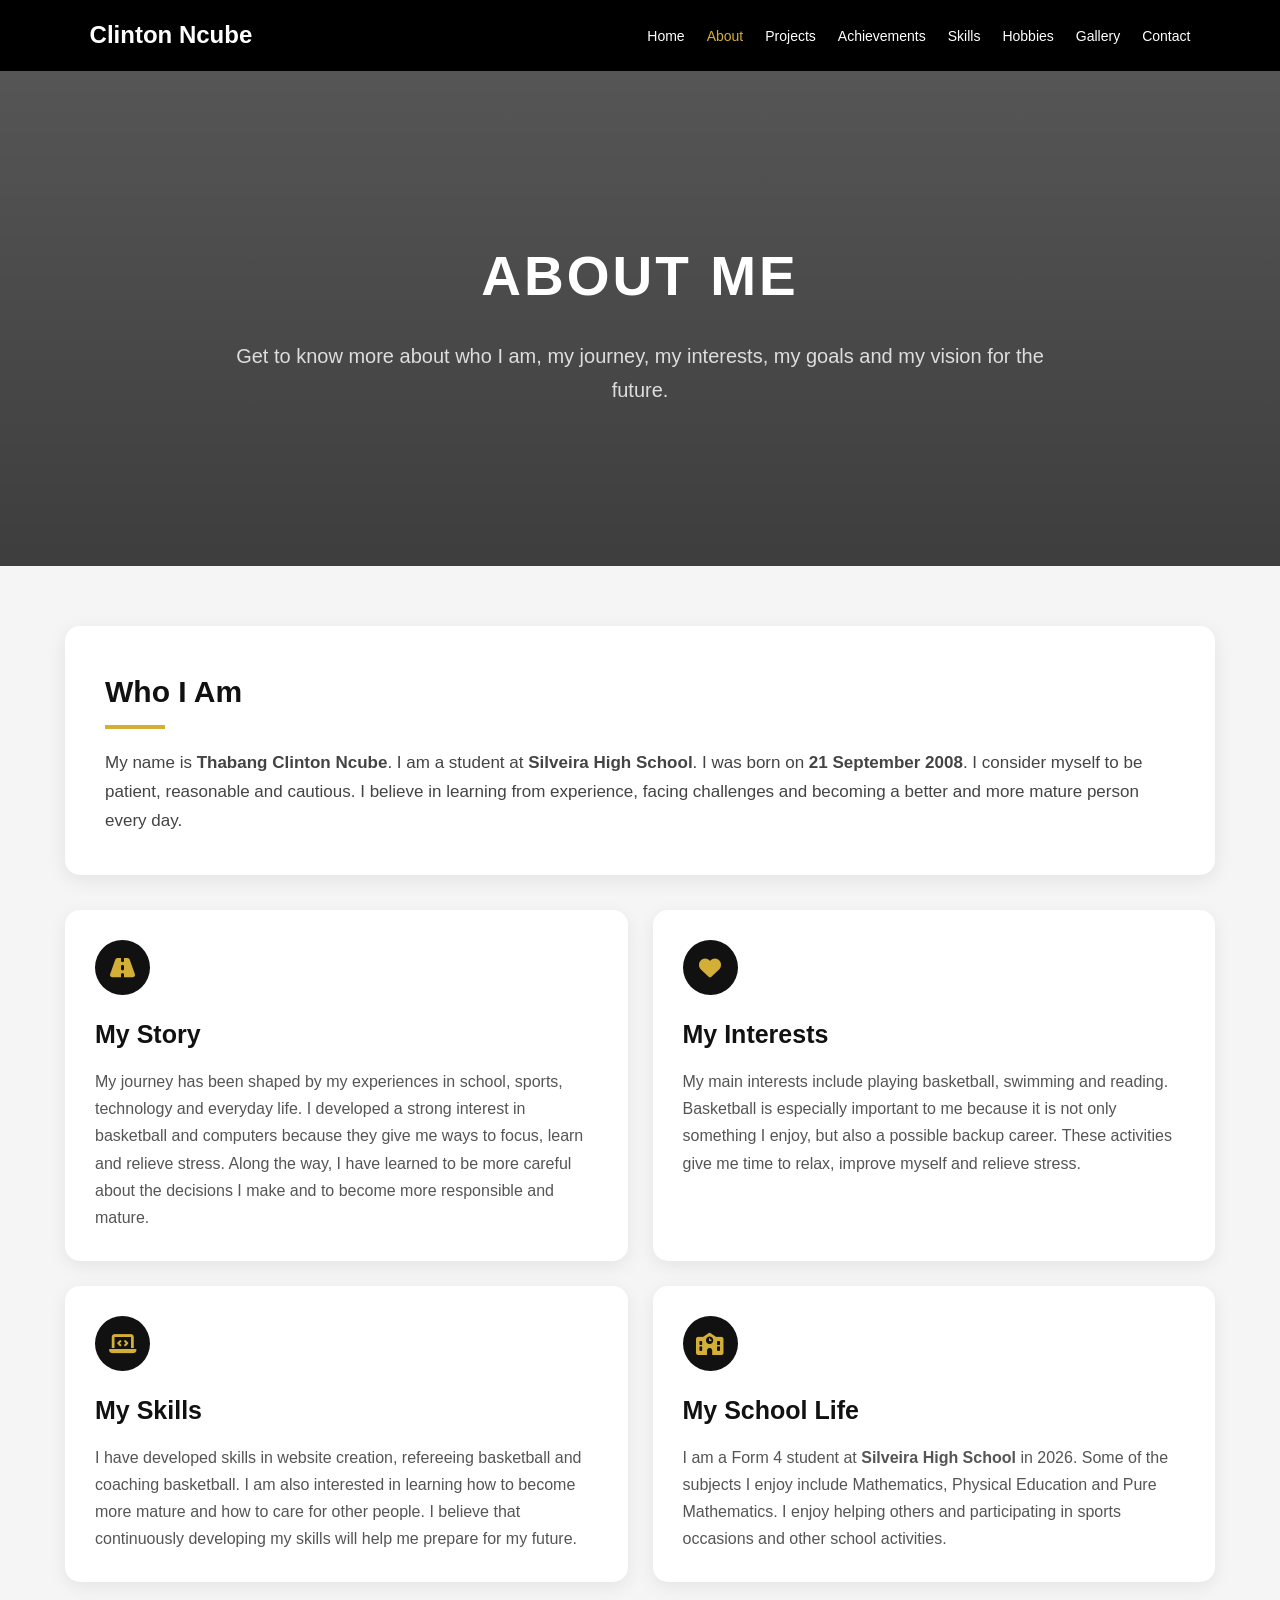
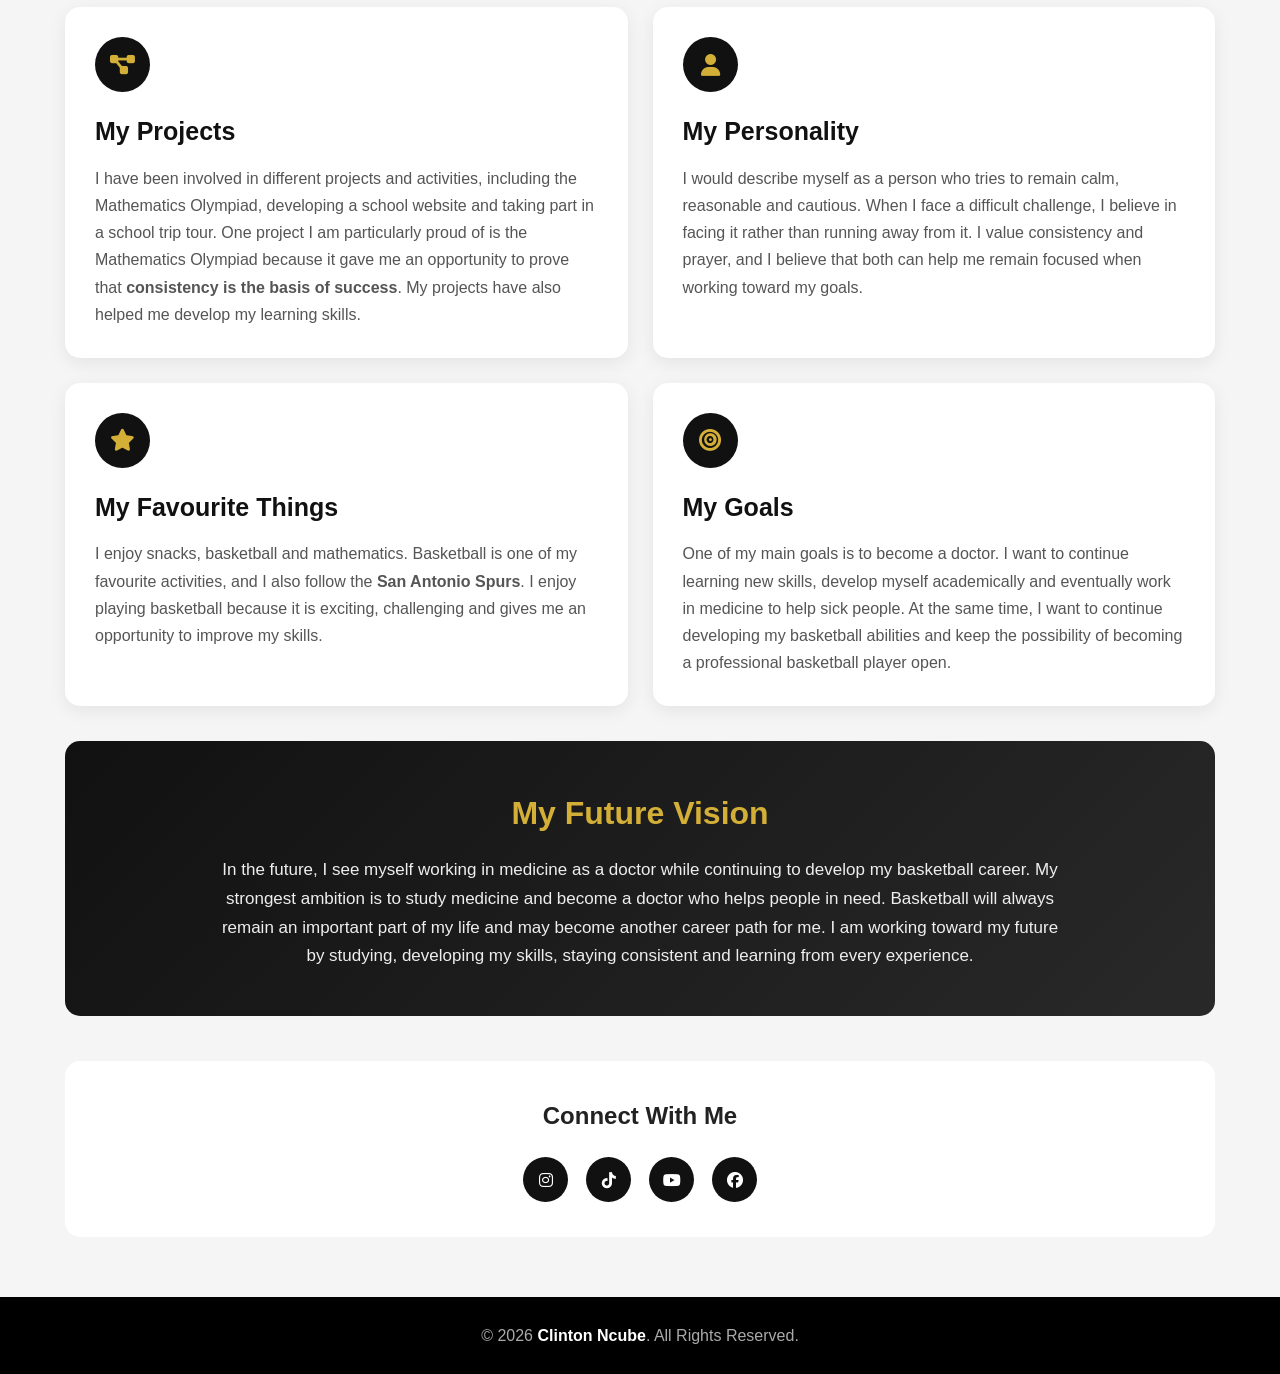
==== about.html @ a26db5d7 "Update about.html" ====
<!DOCTYPE html>
<html lang="en">
<head>
    <meta charset="UTF-8">
    <meta name="viewport" content="width=device-width, initial-scale=1.0">

    <title>About Me | Clinton Ncube</title>

    <link rel="icon" type="image/png" href="images/favicon.png">
<link rel="apple-touch-icon" href="images/favicon.png">
    <link rel="stylesheet"
          href="https://cdnjs.cloudflare.com/ajax/libs/font-awesome/6.5.2/css/all.min.css">

    <style>
        * {
            margin: 0;
            padding: 0;
            box-sizing: border-box;
        }

        html {
            scroll-behavior: smooth;
        }

        body {
            font-family: Arial, Helvetica, sans-serif;
            background: #f5f5f5;
            color: #222;
            line-height: 1.7;
        }

        /* NAVIGATION */
        nav {
            position: sticky;
            top: 0;
            z-index: 1000;
            background: #000;
            padding: 15px 7%;
            display: flex;
            justify-content: space-between;
            align-items: center;
        }

        .logo {
            color: white;
            font-size: 24px;
            font-weight: bold;
            text-decoration: none;
        }

        .nav-links {
            display: flex;
            gap: 22px;
            list-style: none;
        }

        .nav-links a {
            color: white;
            text-decoration: none;
            font-size: 14px;
            transition: 0.3s;
        }

        .nav-links a:hover,
        .nav-links .active {
            color: #d4af37;
        }

        .menu-btn {
            display: none;
            color: white;
            font-size: 25px;
            cursor: pointer;
        }

        /* HERO */
        .hero {
            min-height: 55vh;
            background:
                linear-gradient(
                    rgba(0,0,0,0.65),
                    rgba(0,0,0,0.75)
                ),
                url('images/court%20of%20gold.jfif');

            background-size: cover;
            background-position: center;
            display: flex;
            justify-content: center;
            align-items: center;
            text-align: center;
            padding: 60px 20px;
        }

        .hero-content {
            color: white;
            max-width: 850px;
        }

        .hero-content h1 {
            font-size: 55px;
            text-transform: uppercase;
            letter-spacing: 3px;
            margin-bottom: 15px;
        }

        .hero-content p {
            font-size: 20px;
            color: #ddd;
        }

        /* MAIN */
        .container {
            width: 90%;
            max-width: 1150px;
            margin: 60px auto;
        }

        .intro {
            background: white;
            padding: 40px;
            border-radius: 15px;
            box-shadow: 0 5px 20px rgba(0,0,0,0.08);
            margin-bottom: 35px;
        }

        .intro h2 {
            color: #111;
            margin-bottom: 20px;
            font-size: 30px;
        }

        .intro h2::after {
            content: "";
            display: block;
            width: 60px;
            height: 4px;
            background: #d4af37;
            margin-top: 8px;
        }

        .intro p {
            font-size: 17px;
            color: #444;
        }

        /* CARDS */
        .section-grid {
            display: grid;
            grid-template-columns: repeat(2, 1fr);
            gap: 25px;
        }

        .card {
            background: white;
            padding: 30px;
            border-radius: 15px;
            box-shadow: 0 5px 18px rgba(0,0,0,0.07);
            transition: transform 0.3s, box-shadow 0.3s;
        }

        .card:hover {
            transform: translateY(-5px);
            box-shadow: 0 10px 25px rgba(0,0,0,0.12);
        }

        .card-icon {
            width: 55px;
            height: 55px;
            background: #111;
            color: #d4af37;
            border-radius: 50%;
            display: flex;
            justify-content: center;
            align-items: center;
            font-size: 22px;
            margin-bottom: 18px;
        }

        .card h2 {
            font-size: 25px;
            margin-bottom: 12px;
            color: #111;
        }

        .card p {
            color: #555;
            font-size: 16px;
        }

        /* HIGHLIGHT */
        .highlight {
            margin-top: 35px;
            padding: 45px;
            background: linear-gradient(135deg, #111, #292929);
            color: white;
            border-radius: 15px;
            text-align: center;
        }

        .highlight h2 {
            color: #d4af37;
            font-size: 32px;
            margin-bottom: 15px;
        }

        .highlight p {
            max-width: 850px;
            margin: auto;
            color: #eee;
            font-size: 17px;
        }

        /* SOCIALS */
        .social-section {
            text-align: center;
            margin-top: 45px;
            background: white;
            padding: 35px;
            border-radius: 15px;
        }

        .social-section h2 {
            margin-bottom: 20px;
        }

        .social-icons {
            display: flex;
            justify-content: center;
            gap: 18px;
        }

        .social-icons a {
            width: 45px;
            height: 45px;
            border-radius: 50%;
            background: #111;
            color: white;
            display: flex;
            justify-content: center;
            align-items: center;
            text-decoration: none;
            transition: 0.3s;
        }

        .social-icons a:hover {
            background: #d4af37;
            color: #111;
            transform: translateY(-4px);
        }

        /* FOOTER */
        footer {
            background: #000;
            color: #aaa;
            text-align: center;
            padding: 25px 15px;
            margin-top: 60px;
        }

        footer strong {
            color: white;
        }

        /* MOBILE */
        @media (max-width: 800px) {

            .menu-btn {
                display: block;
            }

            .nav-links {
                position: absolute;
                top: 65px;
                left: 0;
                width: 100%;
                background: #000;
                flex-direction: column;
                text-align: center;
                gap: 0;
                display: none;
            }

            .nav-links.active {
                display: flex;
            }

            .nav-links li {
                padding: 15px;
                border-top: 1px solid #222;
            }

            .hero-content h1 {
                font-size: 38px;
            }

            .hero-content p {
                font-size: 17px;
            }

            .section-grid {
                grid-template-columns: 1fr;
            }

            .intro,
            .card,
            .highlight,
            .social-section {
                padding: 25px;
            }
        }
    </style>
</head>

<body>

<!-- NAVIGATION -->
<nav>

    <a href="index.html" class="logo">
        Clinton Ncube
    </a>

    <div class="menu-btn" onclick="toggleMenu()">
        <i class="fas fa-bars"></i>
    </div>

    <ul class="nav-links" id="navLinks">

        <li><a href="index.html">Home</a></li>

        <li>
            <a href="about.html" class="active">About</a>
        </li>

        <li><a href="projects.html">Projects</a></li>

        <li><a href="achievements.html">Achievements</a></li>

        <li><a href="skills.html">Skills</a></li>

        <li><a href="hobbies.html">Hobbies</a></li>

        <li><a href="gallery.html">Gallery</a></li>

        <li><a href="contact.html">Contact</a></li>

    </ul>

</nav>


<!-- HERO -->
<section class="hero">

    <div class="hero-content">

        <h1>About Me</h1>

        <p>
            Get to know more about who I am, my journey,
            my interests, my goals and my vision for the future.
        </p>

    </div>

</section>


<!-- MAIN CONTENT -->
<div class="container">


    <!-- INTRODUCTION -->
    <section class="intro">

        <h2>Who I Am</h2>

        <p>
            My name is <strong>Thabang Clinton Ncube</strong>.
            I am a student at <strong>Silveira High School</strong>.
            I was born on <strong>21 September 2008</strong>.
            I consider myself to be patient, reasonable and cautious.
            I believe in learning from experience, facing challenges
            and becoming a better and more mature person every day.
        </p>

    </section>


    <!-- SECTIONS -->
    <div class="section-grid">


        <!-- MY STORY -->
        <div class="card">

            <div class="card-icon">
                <i class="fas fa-road"></i>
            </div>

            <h2>My Story</h2>

            <p>
                My journey has been shaped by my experiences in school,
                sports, technology and everyday life. I developed a strong
                interest in basketball and computers because they give me
                ways to focus, learn and relieve stress. Along the way,
                I have learned to be more careful about the decisions I make
                and to become more responsible and mature.
            </p>

        </div>


        <!-- MY INTERESTS -->
        <div class="card">

            <div class="card-icon">
                <i class="fas fa-heart"></i>
            </div>

            <h2>My Interests</h2>

            <p>
                My main interests include playing basketball, swimming
                and reading. Basketball is especially important to me
                because it is not only something I enjoy, but also a
                possible backup career. These activities give me time
                to relax, improve myself and relieve stress.
            </p>

        </div>


        <!-- MY SKILLS -->
        <div class="card">

            <div class="card-icon">
                <i class="fas fa-laptop-code"></i>
            </div>

            <h2>My Skills</h2>

            <p>
                I have developed skills in website creation, refereeing
                basketball and coaching basketball. I am also interested
                in learning how to become more mature and how to care for
                other people. I believe that continuously developing my
                skills will help me prepare for my future.
            </p>

        </div>


        <!-- SCHOOL LIFE -->
        <div class="card">

            <div class="card-icon">
                <i class="fas fa-school"></i>
            </div>

            <h2>My School Life</h2>

            <p>
                I am a Form 4 student at <strong>Silveira High School</strong>
                in 2026. Some of the subjects I enjoy include Mathematics,
                Physical Education and Pure Mathematics. I enjoy helping
                others and participating in sports occasions and other
                school activities.
            </p>

        </div>


        <!-- MY PROJECTS -->
        <div class="card">

            <div class="card-icon">
                <i class="fas fa-project-diagram"></i>
            </div>

            <h2>My Projects</h2>

            <p>
                I have been involved in different projects and activities,
                including the Mathematics Olympiad, developing a school
                website and taking part in a school trip tour. One project
                I am particularly proud of is the Mathematics Olympiad
                because it gave me an opportunity to prove that
                <strong>consistency is the basis of success</strong>.
                My projects have also helped me develop my learning skills.
            </p>

        </div>


        <!-- PERSONALITY -->
        <div class="card">

            <div class="card-icon">
                <i class="fas fa-user"></i>
            </div>

            <h2>My Personality</h2>

            <p>
                I would describe myself as a person who tries to remain
                calm, reasonable and cautious. When I face a difficult
                challenge, I believe in facing it rather than running away
                from it. I value consistency and prayer, and I believe that
                both can help me remain focused when working toward my goals.
            </p>

        </div>


        <!-- FAVOURITE THINGS -->
        <div class="card">

            <div class="card-icon">
                <i class="fas fa-star"></i>
            </div>

            <h2>My Favourite Things</h2>

            <p>
                I enjoy snacks, basketball and mathematics. Basketball is
                one of my favourite activities, and I also follow the
                <strong>San Antonio Spurs</strong>. I enjoy playing
                basketball because it is exciting, challenging and gives
                me an opportunity to improve my skills.
            </p>

        </div>


        <!-- GOALS -->
        <div class="card">

            <div class="card-icon">
                <i class="fas fa-bullseye"></i>
            </div>

            <h2>My Goals</h2>

            <p>
                One of my main goals is to become a doctor. I want to
                continue learning new skills, develop myself academically
                and eventually work in medicine to help sick people.
                At the same time, I want to continue developing my
                basketball abilities and keep the possibility of becoming
                a professional basketball player open.
            </p>

        </div>

    </div>


    <!-- FUTURE VISION -->
    <section class="highlight">

        <h2>My Future Vision</h2>

        <p>
            In the future, I see myself working in medicine as a doctor
            while continuing to develop my basketball career. My strongest
            ambition is to study medicine and become a doctor who helps
            people in need. Basketball will always remain an important
            part of my life and may become another career path for me.
            I am working toward my future by studying, developing my skills,
            staying consistent and learning from every experience.
        </p>

    </section>


    <!-- SOCIAL MEDIA -->
    <section class="social-section">

        <h2>Connect With Me</h2>

        <div class="social-icons">

            <a href="https://www.instagram.com/vixeny19/"
               target="_blank"
               title="Instagram">
                <i class="fab fa-instagram"></i>
            </a>

            <a href="https://www.tiktok.com/@silveirahighsportsdesk"
               target="_blank"
               title="TikTok">
                <i class="fab fa-tiktok"></i>
            </a>

            <a href="https://www.youtube.com/@TCN-CLINTON"
               target="_blank"
               title="YouTube">
                <i class="fab fa-youtube"></i>
            </a>

            <a href="https://www.facebook.com/profile.php?id=61586134052388"
               target="_blank"
               title="Facebook">
                <i class="fab fa-facebook"></i>
            </a>

        </div>

    </section>

</div>


<!-- FOOTER -->
<footer>

    <p>
        © 2026 <strong>Clinton Ncube</strong>.
        All Rights Reserved.
    </p>

</footer>


<!-- MOBILE MENU SCRIPT -->
<script>

function toggleMenu() {

    document
        .getElementById("navLinks")
        .classList.toggle("active");

}

</script>

</body>
</html>
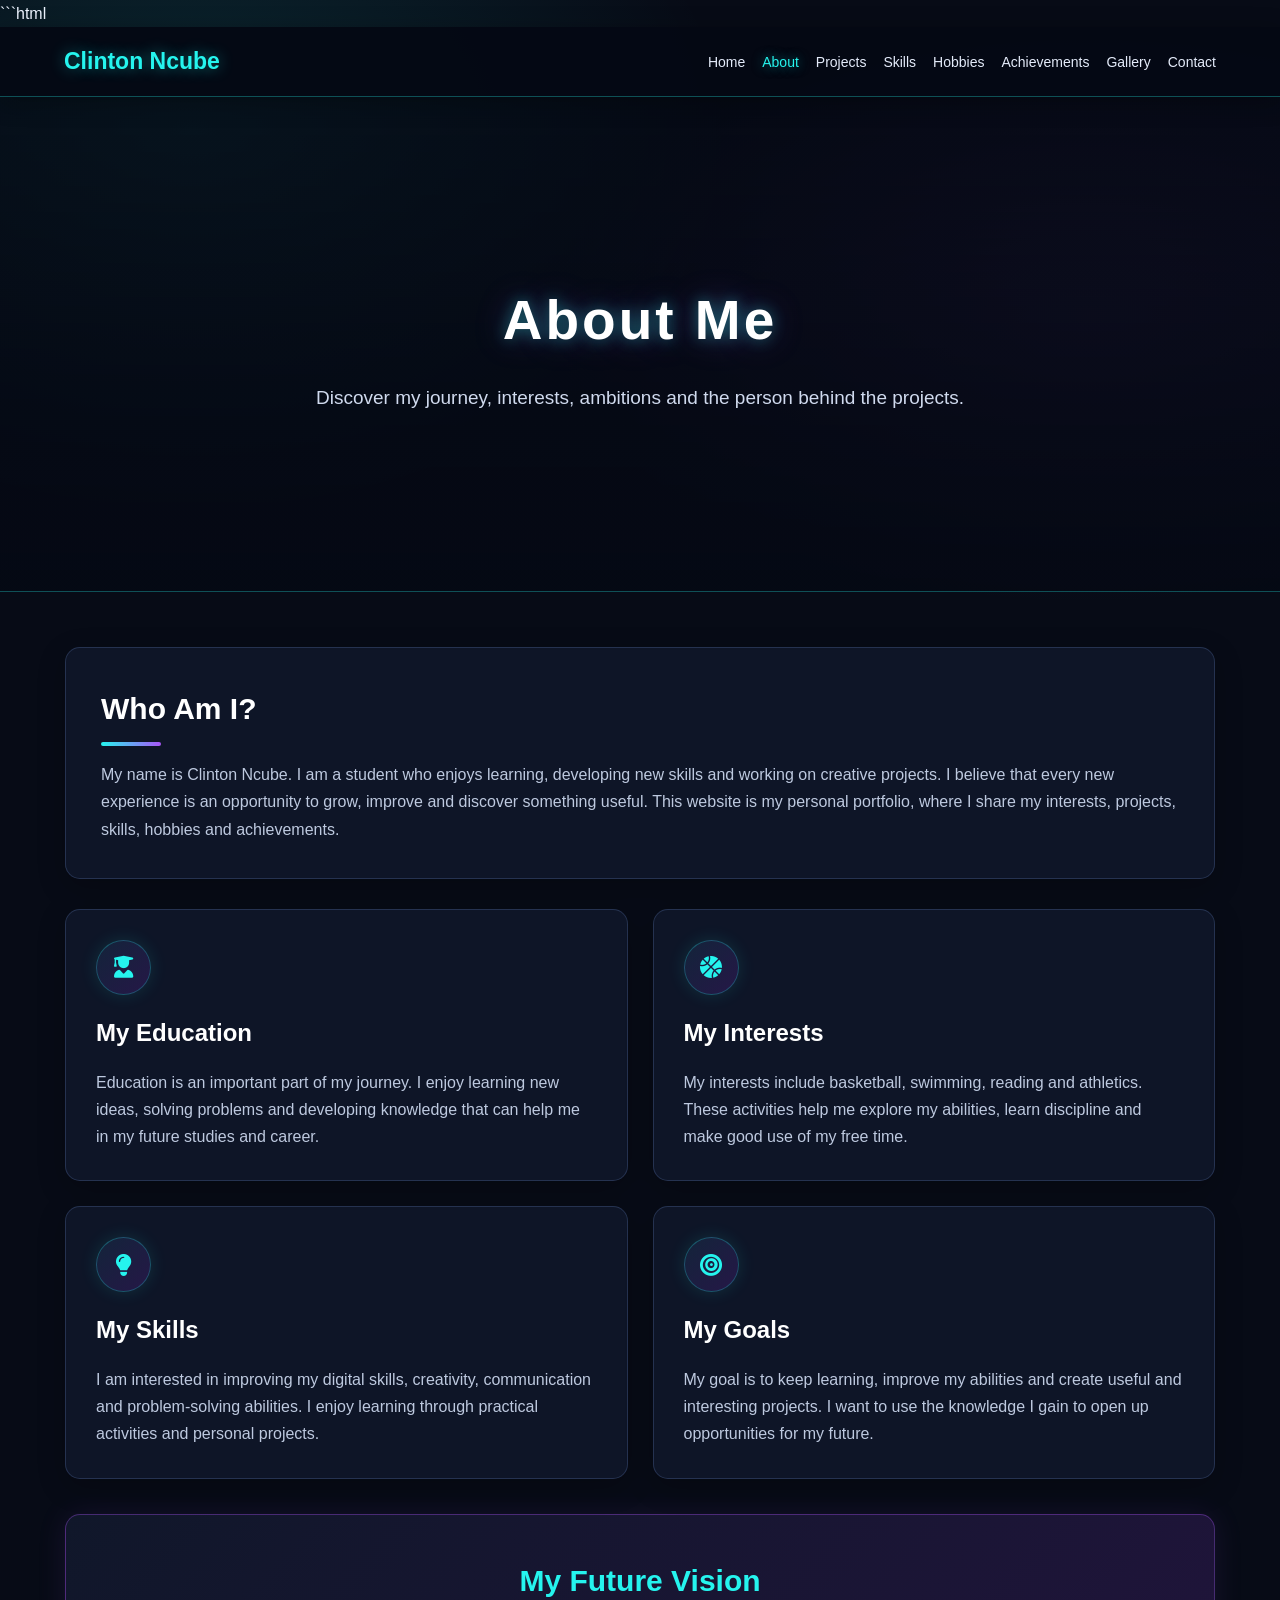
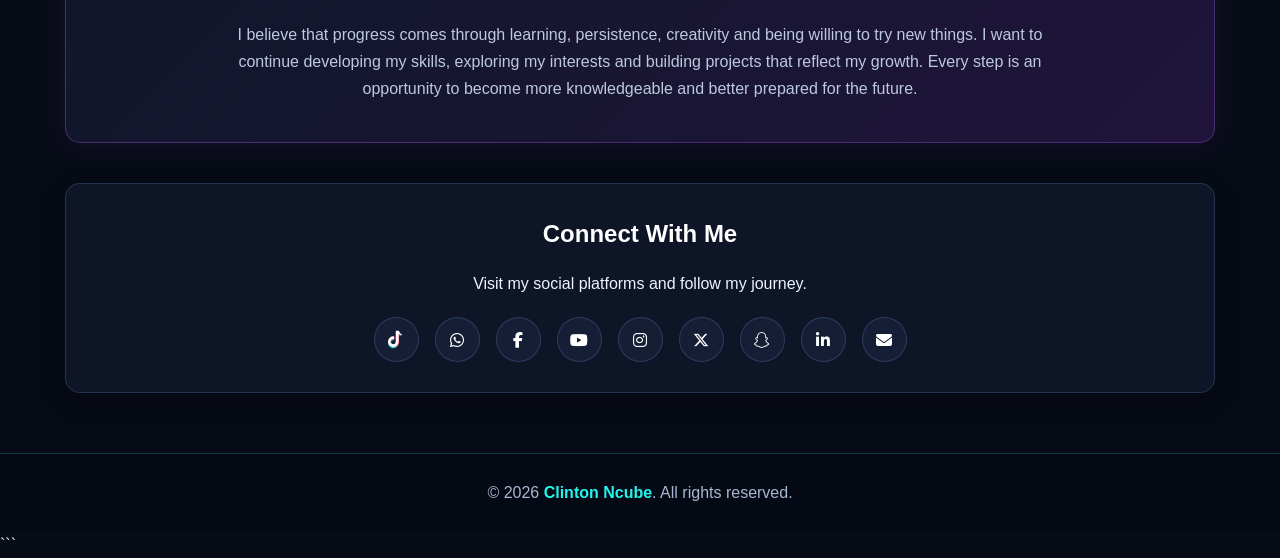
==== commit 26632501: "Update about.html" ====
--- a/about.html
+++ b/about.html
@@ -1,642 +1,521 @@
+```html
 <!DOCTYPE html>
 <html lang="en">
 <head>
-    <meta charset="UTF-8">
-    <meta name="viewport" content="width=device-width, initial-scale=1.0">
-
-    <title>About Me | Clinton Ncube</title>
-
-    <link rel="icon" type="image/png" href="images/favicon.png">
-<link rel="apple-touch-icon" href="images/favicon.png">
-    <link rel="stylesheet"
-          href="https://cdnjs.cloudflare.com/ajax/libs/font-awesome/6.5.2/css/all.min.css">
-
-    <style>
-        * {
-            margin: 0;
-            padding: 0;
-            box-sizing: border-box;
-        }
-
-        html {
-            scroll-behavior: smooth;
-        }
-
-        body {
-            font-family: Arial, Helvetica, sans-serif;
-            background: #f5f5f5;
-            color: #222;
-            line-height: 1.7;
-        }
-
-        /* NAVIGATION */
-        nav {
-            position: sticky;
-            top: 0;
-            z-index: 1000;
-            background: #000;
-            padding: 15px 7%;
-            display: flex;
-            justify-content: space-between;
-            align-items: center;
-        }
-
-        .logo {
-            color: white;
-            font-size: 24px;
-            font-weight: bold;
-            text-decoration: none;
-        }
-
-        .nav-links {
-            display: flex;
-            gap: 22px;
-            list-style: none;
-        }
-
-        .nav-links a {
-            color: white;
-            text-decoration: none;
-            font-size: 14px;
-            transition: 0.3s;
-        }
-
-        .nav-links a:hover,
-        .nav-links .active {
-            color: #d4af37;
-        }
-
-        .menu-btn {
-            display: none;
-            color: white;
-            font-size: 25px;
-            cursor: pointer;
-        }
-
-        /* HERO */
-        .hero {
-            min-height: 55vh;
-            background:
-                linear-gradient(
-                    rgba(0,0,0,0.65),
-                    rgba(0,0,0,0.75)
-                ),
-                url('images/court%20of%20gold.jfif');
-
-            background-size: cover;
-            background-position: center;
-            display: flex;
-            justify-content: center;
-            align-items: center;
-            text-align: center;
-            padding: 60px 20px;
-        }
-
-        .hero-content {
-            color: white;
-            max-width: 850px;
-        }
-
-        .hero-content h1 {
-            font-size: 55px;
-            text-transform: uppercase;
-            letter-spacing: 3px;
-            margin-bottom: 15px;
-        }
-
-        .hero-content p {
-            font-size: 20px;
-            color: #ddd;
-        }
-
-        /* MAIN */
-        .container {
-            width: 90%;
-            max-width: 1150px;
-            margin: 60px auto;
-        }
-
-        .intro {
-            background: white;
-            padding: 40px;
-            border-radius: 15px;
-            box-shadow: 0 5px 20px rgba(0,0,0,0.08);
-            margin-bottom: 35px;
-        }
-
-        .intro h2 {
-            color: #111;
-            margin-bottom: 20px;
-            font-size: 30px;
-        }
-
-        .intro h2::after {
-            content: "";
-            display: block;
-            width: 60px;
-            height: 4px;
-            background: #d4af37;
-            margin-top: 8px;
-        }
-
-        .intro p {
-            font-size: 17px;
-            color: #444;
-        }
-
-        /* CARDS */
-        .section-grid {
-            display: grid;
-            grid-template-columns: repeat(2, 1fr);
-            gap: 25px;
-        }
-
-        .card {
-            background: white;
-            padding: 30px;
-            border-radius: 15px;
-            box-shadow: 0 5px 18px rgba(0,0,0,0.07);
-            transition: transform 0.3s, box-shadow 0.3s;
-        }
-
-        .card:hover {
-            transform: translateY(-5px);
-            box-shadow: 0 10px 25px rgba(0,0,0,0.12);
-        }
-
-        .card-icon {
-            width: 55px;
-            height: 55px;
-            background: #111;
-            color: #d4af37;
-            border-radius: 50%;
-            display: flex;
-            justify-content: center;
-            align-items: center;
-            font-size: 22px;
-            margin-bottom: 18px;
-        }
-
-        .card h2 {
-            font-size: 25px;
-            margin-bottom: 12px;
-            color: #111;
-        }
-
-        .card p {
-            color: #555;
-            font-size: 16px;
-        }
-
-        /* HIGHLIGHT */
-        .highlight {
-            margin-top: 35px;
-            padding: 45px;
-            background: linear-gradient(135deg, #111, #292929);
-            color: white;
-            border-radius: 15px;
-            text-align: center;
-        }
-
-        .highlight h2 {
-            color: #d4af37;
-            font-size: 32px;
-            margin-bottom: 15px;
-        }
-
-        .highlight p {
-            max-width: 850px;
-            margin: auto;
-            color: #eee;
-            font-size: 17px;
-        }
-
-        /* SOCIALS */
-        .social-section {
-            text-align: center;
-            margin-top: 45px;
-            background: white;
-            padding: 35px;
-            border-radius: 15px;
-        }
-
-        .social-section h2 {
-            margin-bottom: 20px;
-        }
-
-        .social-icons {
-            display: flex;
-            justify-content: center;
-            gap: 18px;
-        }
-
-        .social-icons a {
-            width: 45px;
-            height: 45px;
-            border-radius: 50%;
-            background: #111;
-            color: white;
-            display: flex;
-            justify-content: center;
-            align-items: center;
-            text-decoration: none;
-            transition: 0.3s;
-        }
-
-        .social-icons a:hover {
-            background: #d4af37;
-            color: #111;
-            transform: translateY(-4px);
-        }
-
-        /* FOOTER */
-        footer {
-            background: #000;
-            color: #aaa;
-            text-align: center;
-            padding: 25px 15px;
-            margin-top: 60px;
-        }
-
-        footer strong {
-            color: white;
-        }
-
-        /* MOBILE */
-        @media (max-width: 800px) {
-
-            .menu-btn {
-                display: block;
-            }
-
-            .nav-links {
-                position: absolute;
-                top: 65px;
-                left: 0;
-                width: 100%;
-                background: #000;
-                flex-direction: column;
-                text-align: center;
-                gap: 0;
-                display: none;
-            }
-
-            .nav-links.active {
-                display: flex;
-            }
-
-            .nav-links li {
-                padding: 15px;
-                border-top: 1px solid #222;
-            }
-
-            .hero-content h1 {
-                font-size: 38px;
-            }
-
-            .hero-content p {
-                font-size: 17px;
-            }
-
-            .section-grid {
-                grid-template-columns: 1fr;
-            }
-
-            .intro,
-            .card,
-            .highlight,
-            .social-section {
-                padding: 25px;
-            }
-        }
-    </style>
+  <meta charset="UTF-8">
+  <meta name="viewport" content="width=device-width, initial-scale=1.0">
+  <title>About Me | Clinton Ncube</title>
+  <meta name="description" content="Learn about Clinton Ncube, his interests, skills, projects and goals.">
+
+  <link rel="icon" type="image/png" href="images/favicon.png">
+  <link rel="apple-touch-icon" href="images/favicon.png">
+  <link rel="stylesheet" href="https://cdnjs.cloudflare.com/ajax/libs/font-awesome/6.5.2/css/all.min.css">
+  <link rel="stylesheet" href="css/style.css">
+  <link rel="stylesheet" href="css/animations.css">
+
+  <style>
+    * { box-sizing: border-box; margin: 0; padding: 0; }
+
+    html {
+      scroll-behavior: smooth;
+      scroll-padding-top: 85px;
+    }
+
+    body {
+      font-family: Arial, Helvetica, sans-serif;
+      background: #070b16;
+      background-image:
+        radial-gradient(ellipse at 15% 15%, rgba(37,244,238,.12), transparent 35%),
+        radial-gradient(ellipse at 85% 35%, rgba(168,85,247,.13), transparent 35%);
+      background-attachment: fixed;
+      color: #edf4ff;
+      line-height: 1.7;
+      animation: pageEntrance .8s ease-out both;
+    }
+
+    nav {
+      position: sticky;
+      top: 0;
+      z-index: 1000;
+      background: rgba(5,9,20,.96);
+      border-bottom: 1px solid rgba(37,244,238,.3);
+      box-shadow: 0 5px 25px rgba(0,0,0,.3);
+      backdrop-filter: blur(14px);
+      padding: 15px 5%;
+      display: flex;
+      justify-content: space-between;
+      align-items: center;
+    }
+
+    .logo {
+      color: #25f4ee;
+      font-size: 23px;
+      font-weight: bold;
+      text-decoration: none;
+      text-shadow: 0 0 15px rgba(37,244,238,.45);
+    }
+
+    .nav-links {
+      display: flex;
+      gap: 17px;
+      list-style: none;
+    }
+
+    .nav-links a {
+      color: #e4ebfa;
+      text-decoration: none;
+      font-size: 14px;
+      transition: color .3s, text-shadow .3s;
+    }
+
+    .nav-links a:hover,
+    .nav-links a.active {
+      color: #25f4ee;
+      text-shadow: 0 0 12px rgba(37,244,238,.5);
+    }
+
+    .menu-btn {
+      display: none;
+      color: #25f4ee;
+      background: transparent;
+      border: none;
+      font-size: 25px;
+      cursor: pointer;
+    }
+
+    .hero {
+      min-height: 55vh;
+      display: flex;
+      justify-content: center;
+      align-items: center;
+      text-align: center;
+      padding: 60px 20px;
+      background:
+        linear-gradient(rgba(5,9,20,.65), rgba(5,9,20,.88)),
+        url('images/court%20of%20gold.jfif') center/cover no-repeat;
+      border-bottom: 1px solid rgba(37,244,238,.3);
+    }
+
+    .hero-content {
+      max-width: 850px;
+      animation: heroEntrance 1s ease-out both;
+    }
+
+    .hero-content h1 {
+      font-size: clamp(35px, 6vw, 55px);
+      letter-spacing: 3px;
+      margin-bottom: 15px;
+      color: #fff;
+      text-shadow: 0 0 15px rgba(37,244,238,.4),
+                   0 0 35px rgba(168,85,247,.3);
+    }
+
+    .hero-content p {
+      color: #d0daee;
+      font-size: 19px;
+    }
+
+    .container {
+      width: 90%;
+      max-width: 1150px;
+      margin: 55px auto;
+    }
+
+    .intro, .card, .social-section {
+      background: rgba(16,23,42,.9);
+      color: #edf4ff;
+      border: 1px solid rgba(115,151,220,.23);
+      border-radius: 15px;
+      box-shadow: 0 8px 28px rgba(0,0,0,.22);
+      backdrop-filter: blur(12px);
+      transition: transform .3s, border-color .3s, box-shadow .3s;
+    }
+
+    .intro {
+      padding: 35px;
+      margin-bottom: 30px;
+    }
+
+    .intro:hover, .card:hover, .social-section:hover {
+      transform: translateY(-5px);
+      border-color: rgba(37,244,238,.65);
+      box-shadow: 0 12px 32px rgba(0,0,0,.3),
+                  0 0 20px rgba(37,244,238,.1);
+    }
+
+    .intro h2, .card h2, .social-section h2 {
+      color: #fff;
+      margin-bottom: 15px;
+    }
+
+    .intro h2 { font-size: 30px; }
+
+    .intro h2::after {
+      content: "";
+      display: block;
+      width: 60px;
+      height: 4px;
+      margin-top: 8px;
+      border-radius: 4px;
+      background: linear-gradient(90deg, #25f4ee, #a855f7);
+    }
+
+    .intro p, .card p, .highlight p {
+      color: #bdc9df;
+    }
+
+    .section-grid {
+      display: grid;
+      grid-template-columns: repeat(2, minmax(0, 1fr));
+      gap: 25px;
+    }
+
+    .card { padding: 30px; }
+
+    .card-icon {
+      width: 55px;
+      height: 55px;
+      background: linear-gradient(135deg, #13243a, #251747);
+      color: #25f4ee;
+      border: 1px solid rgba(37,244,238,.25);
+      border-radius: 50%;
+      display: flex;
+      justify-content: center;
+      align-items: center;
+      font-size: 22px;
+      margin-bottom: 18px;
+      box-shadow: 0 0 18px rgba(37,244,238,.12);
+      transition: transform .3s;
+    }
+
+    .card:hover .card-icon {
+      transform: scale(1.08) rotate(-5deg);
+    }
+
+    .card h2 { font-size: 24px; }
+
+    .highlight {
+      margin-top: 35px;
+      padding: 40px;
+      background: linear-gradient(135deg, #10172a, #20143b);
+      border: 1px solid rgba(168,85,247,.35);
+      border-radius: 15px;
+      text-align: center;
+      box-shadow: 0 0 30px rgba(168,85,247,.1);
+      transition: transform .3s, box-shadow .3s;
+    }
+
+    .highlight:hover {
+      transform: translateY(-4px);
+      box-shadow: 0 0 35px rgba(168,85,247,.2);
+    }
+
+    .highlight h2 {
+      color: #25f4ee;
+      font-size: 30px;
+      margin-bottom: 15px;
+    }
+
+    .highlight p { max-width: 850px; margin: auto; }
+
+    .social-section {
+      text-align: center;
+      margin-top: 40px;
+      padding: 30px;
+    }
+
+    .social-icons {
+      display: flex;
+      justify-content: center;
+      flex-wrap: wrap;
+      gap: 16px;
+      margin-top: 20px;
+    }
+
+    .social-icons a {
+      width: 45px;
+      height: 45px;
+      border-radius: 50%;
+      background: #151e35;
+      color: #fff;
+      border: 1px solid rgba(115,151,220,.25);
+      display: flex;
+      justify-content: center;
+      align-items: center;
+      text-decoration: none;
+      transition: .3s;
+    }
+
+    .social-icons a:hover {
+      background: #25f4ee;
+      color: #070b16;
+      border-color: #25f4ee;
+      transform: translateY(-5px) scale(1.08);
+      box-shadow: 0 0 22px rgba(37,244,238,.35);
+    }
+
+    .tiktok-svg {
+      width: 21px;
+      height: 21px;
+      display: block;
+    }
+
+    footer {
+      margin-top: 60px;
+      padding: 25px 15px;
+      text-align: center;
+      background: #050914;
+      border-top: 1px solid rgba(37,244,238,.2);
+      color: #a9b7d0;
+    }
+
+    footer strong { color: #25f4ee; }
+
+    @keyframes heroEntrance {
+      from { opacity: 0; transform: translateY(25px); }
+      to { opacity: 1; transform: translateY(0); }
+    }
+
+    @keyframes pageEntrance {
+      from { opacity: 0; }
+      to { opacity: 1; }
+    }
+
+    @media (max-width: 900px) {
+      .nav-links { gap: 10px; }
+      .nav-links a { font-size: 13px; }
+    }
+
+    @media (max-width: 760px) {
+      .menu-btn { display: block; }
+
+      .nav-links {
+        display: none;
+        position: absolute;
+        top: 100%;
+        left: 0;
+        width: 100%;
+        flex-direction: column;
+        gap: 0;
+        padding: 8px 5%;
+        background: rgba(5,9,20,.98);
+        border-bottom: 1px solid rgba(37,244,238,.3);
+      }
+
+      .nav-links.active { display: flex; }
+
+      .nav-links li {
+        padding: 11px 0;
+        border-bottom: 1px solid rgba(115,151,220,.12);
+      }
+
+      .section-grid { grid-template-columns: 1fr; }
+
+      .hero { min-height: 42vh; }
+
+      .hero-content h1 {
+        font-size: 36px;
+        letter-spacing: 1px;
+      }
+
+      .hero-content p { font-size: 17px; }
+
+      .intro, .card, .highlight, .social-section {
+        padding: 25px;
+      }
+
+      .container { margin: 35px auto; }
+    }
+
+    @media (prefers-reduced-motion: reduce) {
+      *, *::before, *::after {
+        scroll-behavior: auto !important;
+        animation-duration: .01ms !important;
+        animation-iteration-count: 1 !important;
+        transition-duration: .01ms !important;
+      }
+    }
+  </style>
 </head>
 
 <body>
-
-<!-- NAVIGATION -->
-<nav>
-
-    <a href="index.html" class="logo">
-        Clinton Ncube
-    </a>
-
-    <div class="menu-btn" onclick="toggleMenu()">
-        <i class="fas fa-bars"></i>
+  <nav>
+    <a href="index.html" class="logo">Clinton Ncube</a>
+
+    <button class="menu-btn" id="menuButton"
+            type="button" aria-label="Toggle navigation"
+            aria-expanded="false" aria-controls="navLinks">
+      <i class="fas fa-bars" aria-hidden="true"></i>
+    </button>
+
+    <ul class="nav-links" id="navLinks">
+      <li><a href="index.html">Home</a></li>
+      <li><a href="about.html" class="active" aria-current="page">About</a></li>
+      <li><a href="projects.html">Projects</a></li>
+      <li><a href="skills.html">Skills</a></li>
+      <li><a href="hobbies.html">Hobbies</a></li>
+      <li><a href="achievements.html">Achievements</a></li>
+      <li><a href="gallery.html">Gallery</a></li>
+      <li><a href="contact.html">Contact</a></li>
+    </ul>
+  </nav>
+
+  <header class="hero">
+    <div class="hero-content">
+      <h1>About Me</h1>
+      <p>Discover my journey, interests, ambitions and the person behind the projects.</p>
     </div>
-
-    <ul class="nav-links" id="navLinks">
-
-        <li><a href="index.html">Home</a></li>
-
-        <li>
-            <a href="about.html" class="active">About</a>
-        </li>
-
-        <li><a href="projects.html">Projects</a></li>
-
-        <li><a href="achievements.html">Achievements</a></li>
-
-        <li><a href="skills.html">Skills</a></li>
-
-        <li><a href="hobbies.html">Hobbies</a></li>
-
-        <li><a href="gallery.html">Gallery</a></li>
-
-        <li><a href="contact.html">Contact</a></li>
-
-    </ul>
-
-</nav>
-
-
-<!-- HERO -->
-<section class="hero">
-
-    <div class="hero-content">
-
-        <h1>About Me</h1>
-
+  </header>
+
+  <main class="container">
+    <section class="intro">
+      <h2>Who Am I?</h2>
+      <p>
+        My name is Clinton Ncube. I am a student who enjoys learning,
+        developing new skills and working on creative projects. I believe
+        that every new experience is an opportunity to grow, improve and
+        discover something useful. This website is my personal portfolio,
+        where I share my interests, projects, skills, hobbies and achievements.
+      </p>
+    </section>
+
+    <div class="section-grid">
+      <article class="card">
+        <div class="card-icon"><i class="fas fa-user-graduate"></i></div>
+        <h2>My Education</h2>
         <p>
-            Get to know more about who I am, my journey,
-            my interests, my goals and my vision for the future.
+          Education is an important part of my journey. I enjoy learning new
+          ideas, solving problems and developing knowledge that can help me
+          in my future studies and career.
         </p>
-
+      </article>
+
+      <article class="card">
+        <div class="card-icon"><i class="fas fa-basketball"></i></div>
+        <h2>My Interests</h2>
+        <p>
+          My interests include basketball, swimming, reading and athletics.
+          These activities help me explore my abilities, learn discipline
+          and make good use of my free time.
+        </p>
+      </article>
+
+      <article class="card">
+        <div class="card-icon"><i class="fas fa-lightbulb"></i></div>
+        <h2>My Skills</h2>
+        <p>
+          I am interested in improving my digital skills, creativity,
+          communication and problem-solving abilities. I enjoy learning
+          through practical activities and personal projects.
+        </p>
+      </article>
+
+      <article class="card">
+        <div class="card-icon"><i class="fas fa-bullseye"></i></div>
+        <h2>My Goals</h2>
+        <p>
+          My goal is to keep learning, improve my abilities and create useful
+          and interesting projects. I want to use the knowledge I gain to
+          open up opportunities for my future.
+        </p>
+      </article>
     </div>
 
-</section>
-
-
-<!-- MAIN CONTENT -->
-<div class="container">
-
-
-    <!-- INTRODUCTION -->
-    <section class="intro">
-
-        <h2>Who I Am</h2>
-
-        <p>
-            My name is <strong>Thabang Clinton Ncube</strong>.
-            I am a student at <strong>Silveira High School</strong>.
-            I was born on <strong>21 September 2008</strong>.
-            I consider myself to be patient, reasonable and cautious.
-            I believe in learning from experience, facing challenges
-            and becoming a better and more mature person every day.
-        </p>
-
+    <section class="highlight">
+      <h2>My Future Vision</h2>
+      <p>
+        I believe that progress comes through learning, persistence,
+        creativity and being willing to try new things. I want to continue
+        developing my skills, exploring my interests and building projects
+        that reflect my growth. Every step is an opportunity to become more
+        knowledgeable and better prepared for the future.
+      </p>
     </section>
 
-
-    <!-- SECTIONS -->
-    <div class="section-grid">
-
-
-        <!-- MY STORY -->
-        <div class="card">
-
-            <div class="card-icon">
-                <i class="fas fa-road"></i>
-            </div>
-
-            <h2>My Story</h2>
-
-            <p>
-                My journey has been shaped by my experiences in school,
-                sports, technology and everyday life. I developed a strong
-                interest in basketball and computers because they give me
-                ways to focus, learn and relieve stress. Along the way,
-                I have learned to be more careful about the decisions I make
-                and to become more responsible and mature.
-            </p>
-
-        </div>
-
-
-        <!-- MY INTERESTS -->
-        <div class="card">
-
-            <div class="card-icon">
-                <i class="fas fa-heart"></i>
-            </div>
-
-            <h2>My Interests</h2>
-
-            <p>
-                My main interests include playing basketball, swimming
-                and reading. Basketball is especially important to me
-                because it is not only something I enjoy, but also a
-                possible backup career. These activities give me time
-                to relax, improve myself and relieve stress.
-            </p>
-
-        </div>
-
-
-        <!-- MY SKILLS -->
-        <div class="card">
-
-            <div class="card-icon">
-                <i class="fas fa-laptop-code"></i>
-            </div>
-
-            <h2>My Skills</h2>
-
-            <p>
-                I have developed skills in website creation, refereeing
-                basketball and coaching basketball. I am also interested
-                in learning how to become more mature and how to care for
-                other people. I believe that continuously developing my
-                skills will help me prepare for my future.
-            </p>
-
-        </div>
-
-
-        <!-- SCHOOL LIFE -->
-        <div class="card">
-
-            <div class="card-icon">
-                <i class="fas fa-school"></i>
-            </div>
-
-            <h2>My School Life</h2>
-
-            <p>
-                I am a Form 4 student at <strong>Silveira High School</strong>
-                in 2026. Some of the subjects I enjoy include Mathematics,
-                Physical Education and Pure Mathematics. I enjoy helping
-                others and participating in sports occasions and other
-                school activities.
-            </p>
-
-        </div>
-
-
-        <!-- MY PROJECTS -->
-        <div class="card">
-
-            <div class="card-icon">
-                <i class="fas fa-project-diagram"></i>
-            </div>
-
-            <h2>My Projects</h2>
-
-            <p>
-                I have been involved in different projects and activities,
-                including the Mathematics Olympiad, developing a school
-                website and taking part in a school trip tour. One project
-                I am particularly proud of is the Mathematics Olympiad
-                because it gave me an opportunity to prove that
-                <strong>consistency is the basis of success</strong>.
-                My projects have also helped me develop my learning skills.
-            </p>
-
-        </div>
-
-
-        <!-- PERSONALITY -->
-        <div class="card">
-
-            <div class="card-icon">
-                <i class="fas fa-user"></i>
-            </div>
-
-            <h2>My Personality</h2>
-
-            <p>
-                I would describe myself as a person who tries to remain
-                calm, reasonable and cautious. When I face a difficult
-                challenge, I believe in facing it rather than running away
-                from it. I value consistency and prayer, and I believe that
-                both can help me remain focused when working toward my goals.
-            </p>
-
-        </div>
-
-
-        <!-- FAVOURITE THINGS -->
-        <div class="card">
-
-            <div class="card-icon">
-                <i class="fas fa-star"></i>
-            </div>
-
-            <h2>My Favourite Things</h2>
-
-            <p>
-                I enjoy snacks, basketball and mathematics. Basketball is
-                one of my favourite activities, and I also follow the
-                <strong>San Antonio Spurs</strong>. I enjoy playing
-                basketball because it is exciting, challenging and gives
-                me an opportunity to improve my skills.
-            </p>
-
-        </div>
-
-
-        <!-- GOALS -->
-        <div class="card">
-
-            <div class="card-icon">
-                <i class="fas fa-bullseye"></i>
-            </div>
-
-            <h2>My Goals</h2>
-
-            <p>
-                One of my main goals is to become a doctor. I want to
-                continue learning new skills, develop myself academically
-                and eventually work in medicine to help sick people.
-                At the same time, I want to continue developing my
-                basketball abilities and keep the possibility of becoming
-                a professional basketball player open.
-            </p>
-
-        </div>
-
-    </div>
-
-
-    <!-- FUTURE VISION -->
-    <section class="highlight">
-
-        <h2>My Future Vision</h2>
-
-        <p>
-            In the future, I see myself working in medicine as a doctor
-            while continuing to develop my basketball career. My strongest
-            ambition is to study medicine and become a doctor who helps
-            people in need. Basketball will always remain an important
-            part of my life and may become another career path for me.
-            I am working toward my future by studying, developing my skills,
-            staying consistent and learning from every experience.
-        </p>
-
+    <section class="social-section">
+      <h2>Connect With Me</h2>
+      <p>Visit my social platforms and follow my journey.</p>
+
+      <div class="social-icons">
+        <a href="https://www.tiktok.com/@silveirahighsportsdesk"
+           target="_blank" rel="noopener noreferrer" aria-label="TikTok">
+          <svg class="tiktok-svg" viewBox="0 0 24 24"
+               xmlns="http://www.w3.org/2000/svg" aria-hidden="true">
+            <path fill="#25F4EE"
+              d="M19.6 7.2a7.1 7.1 0 0 1-4.3-1.5v9.1a6.1 6.1 0 1 1-5.3-6.05v3.2a2.95 2.95 0 1 0 2.1 2.85V2.5h3.2a7.05 7.05 0 0 0 4.3 4.7z"
+              transform="translate(-1 1)"/>
+            <path fill="#FE2C55"
+              d="M18.3 6.1a7.1 7.1 0 0 1-4.3-1.5v9.1a6.1 6.1 0 1 1-5.3-6.05v3.2a2.95 2.95 0 1 0 2.1 2.85V1.4H14a7.05 7.05 0 0 0 4.3 4.7z"
+              transform="translate(1 1)"/>
+            <path fill="#FFFFFF"
+              d="M18.8 6.8a7.1 7.1 0 0 1-4.3-1.5v9.1a6.1 6.1 0 1 1-5.3-6.05v3.2a2.95 2.95 0 1 0 2.1 2.85V2.1h3.2a7.05 7.05 0 0 0 4.3 4.7z"/>
+          </svg>
+        </a>
+
+        <a href="https://wa.me/2637728040490"
+           target="_blank" rel="noopener noreferrer" aria-label="WhatsApp">
+          <i class="fab fa-whatsapp"></i>
+        </a>
+
+        <a href="https://www.facebook.com/profile.php?id=61586134052388"
+           target="_blank" rel="noopener noreferrer" aria-label="Facebook">
+          <i class="fab fa-facebook-f"></i>
+        </a>
+
+        <a href="https://www.youtube.com/@TCN-CLINTON"
+           target="_blank" rel="noopener noreferrer" aria-label="YouTube">
+          <i class="fab fa-youtube"></i>
+        </a>
+
+        <a href="https://www.instagram.com/vixeny19/"
+           target="_blank" rel="noopener noreferrer" aria-label="Instagram">
+          <i class="fab fa-instagram"></i>
+        </a>
+
+        <a href="https://x.com/VixenyNcu96414"
+           target="_blank" rel="noopener noreferrer" aria-label="X">
+          <i class="fab fa-x-twitter"></i>
+        </a>
+
+        <a href="https://www.snapchat.com/add/Vixeny25"
+           target="_blank" rel="noopener noreferrer" aria-label="Snapchat">
+          <i class="fab fa-snapchat"></i>
+        </a>
+
+        <a href="https://www.linkedin.com/in/thabangncube23/"
+           target="_blank" rel="noopener noreferrer" aria-label="LinkedIn">
+          <i class="fab fa-linkedin-in"></i>
+        </a>
+
+        <a href="mailto:thabangncube78@gmail.com" aria-label="Email">
+          <i class="fas fa-envelope"></i>
+        </a>
+      </div>
     </section>
-
-
-    <!-- SOCIAL MEDIA -->
-    <section class="social-section">
-
-        <h2>Connect With Me</h2>
-
-        <div class="social-icons">
-
-            <a href="https://www.instagram.com/vixeny19/"
-               target="_blank"
-               title="Instagram">
-                <i class="fab fa-instagram"></i>
-            </a>
-
-            <a href="https://www.tiktok.com/@silveirahighsportsdesk"
-               target="_blank"
-               title="TikTok">
-                <i class="fab fa-tiktok"></i>
-            </a>
-
-            <a href="https://www.youtube.com/@TCN-CLINTON"
-               target="_blank"
-               title="YouTube">
-                <i class="fab fa-youtube"></i>
-            </a>
-
-            <a href="https://www.facebook.com/profile.php?id=61586134052388"
-               target="_blank"
-               title="Facebook">
-                <i class="fab fa-facebook"></i>
-            </a>
-
-        </div>
-
-    </section>
-
-</div>
-
-
-<!-- FOOTER -->
-<footer>
-
-    <p>
-        © 2026 <strong>Clinton Ncube</strong>.
-        All Rights Reserved.
-    </p>
-
-</footer>
-
-
-<!-- MOBILE MENU SCRIPT -->
-<script>
-
-function toggleMenu() {
-
-    document
-        .getElementById("navLinks")
-        .classList.toggle("active");
-
-}
-
-</script>
-
+  </main>
+
+  <footer>
+    <p>&copy; 2026 <strong>Clinton Ncube</strong>. All rights reserved.</p>
+  </footer>
+
+  <script>
+    const menuButton = document.getElementById("menuButton");
+    const navLinks = document.getElementById("navLinks");
+
+    menuButton.addEventListener("click", function () {
+      const isOpen = navLinks.classList.toggle("active");
+      menuButton.setAttribute("aria-expanded", String(isOpen));
+    });
+
+    navLinks.querySelectorAll("a").forEach(function (link) {
+      link.addEventListener("click", function () {
+        navLinks.classList.remove("active");
+        menuButton.setAttribute("aria-expanded", "false");
+      });
+    });
+  </script>
+
+  <script src="js/animations.js" defer></script>
 </body>
 </html>
+```
--- a/css/animations.css
+++ b/css/animations.css
@@ -0,0 +1,67 @@
+/* ==========================================
+   CLINTON NCUBE WEBSITE
+   SCROLL REVEAL ANIMATIONS
+   ========================================== */
+
+document.addEventListener("DOMContentLoaded", function () {
+  // Find content that can reveal itself while scrolling.
+  const revealElements = document.querySelectorAll(`
+    main > section,
+    main article,
+    .card,
+    .project-card,
+    .skill-card,
+    .hobby-card,
+    .achievement-card,
+    .social-card,
+    .gallery-item,
+    .gallery-card,
+    .contact-card,
+    .stat-card,
+    .feature-card
+  `);
+
+  // If the browser does not support IntersectionObserver,
+  // leave everything visible instead of hiding page content.
+  if (!("IntersectionObserver" in window)) {
+    return;
+  }
+
+  // Avoid hiding content for visitors who prefer reduced motion.
+  const reducedMotion = window.matchMedia(
+    "(prefers-reduced-motion: reduce)"
+  ).matches;
+
+  if (reducedMotion) {
+    return;
+  }
+
+  revealElements.forEach(function (element, index) {
+    element.classList.add("reveal");
+
+    // Stagger the entrance slightly so cards appear in sequence.
+    element.style.transitionDelay =
+      Math.min(index % 5, 4) * 70 + "ms";
+  });
+
+  const observer = new IntersectionObserver(
+    function (entries, currentObserver) {
+      entries.forEach(function (entry) {
+        if (entry.isIntersecting) {
+          entry.target.classList.add("is-visible");
+
+          // Animate once rather than repeating on every scroll.
+          currentObserver.unobserve(entry.target);
+        }
+      });
+    },
+    {
+      threshold: 0.12,
+      rootMargin: "0px 0px -35px 0px"
+    }
+  );
+
+  revealElements.forEach(function (element) {
+    observer.observe(element);
+  });
+});
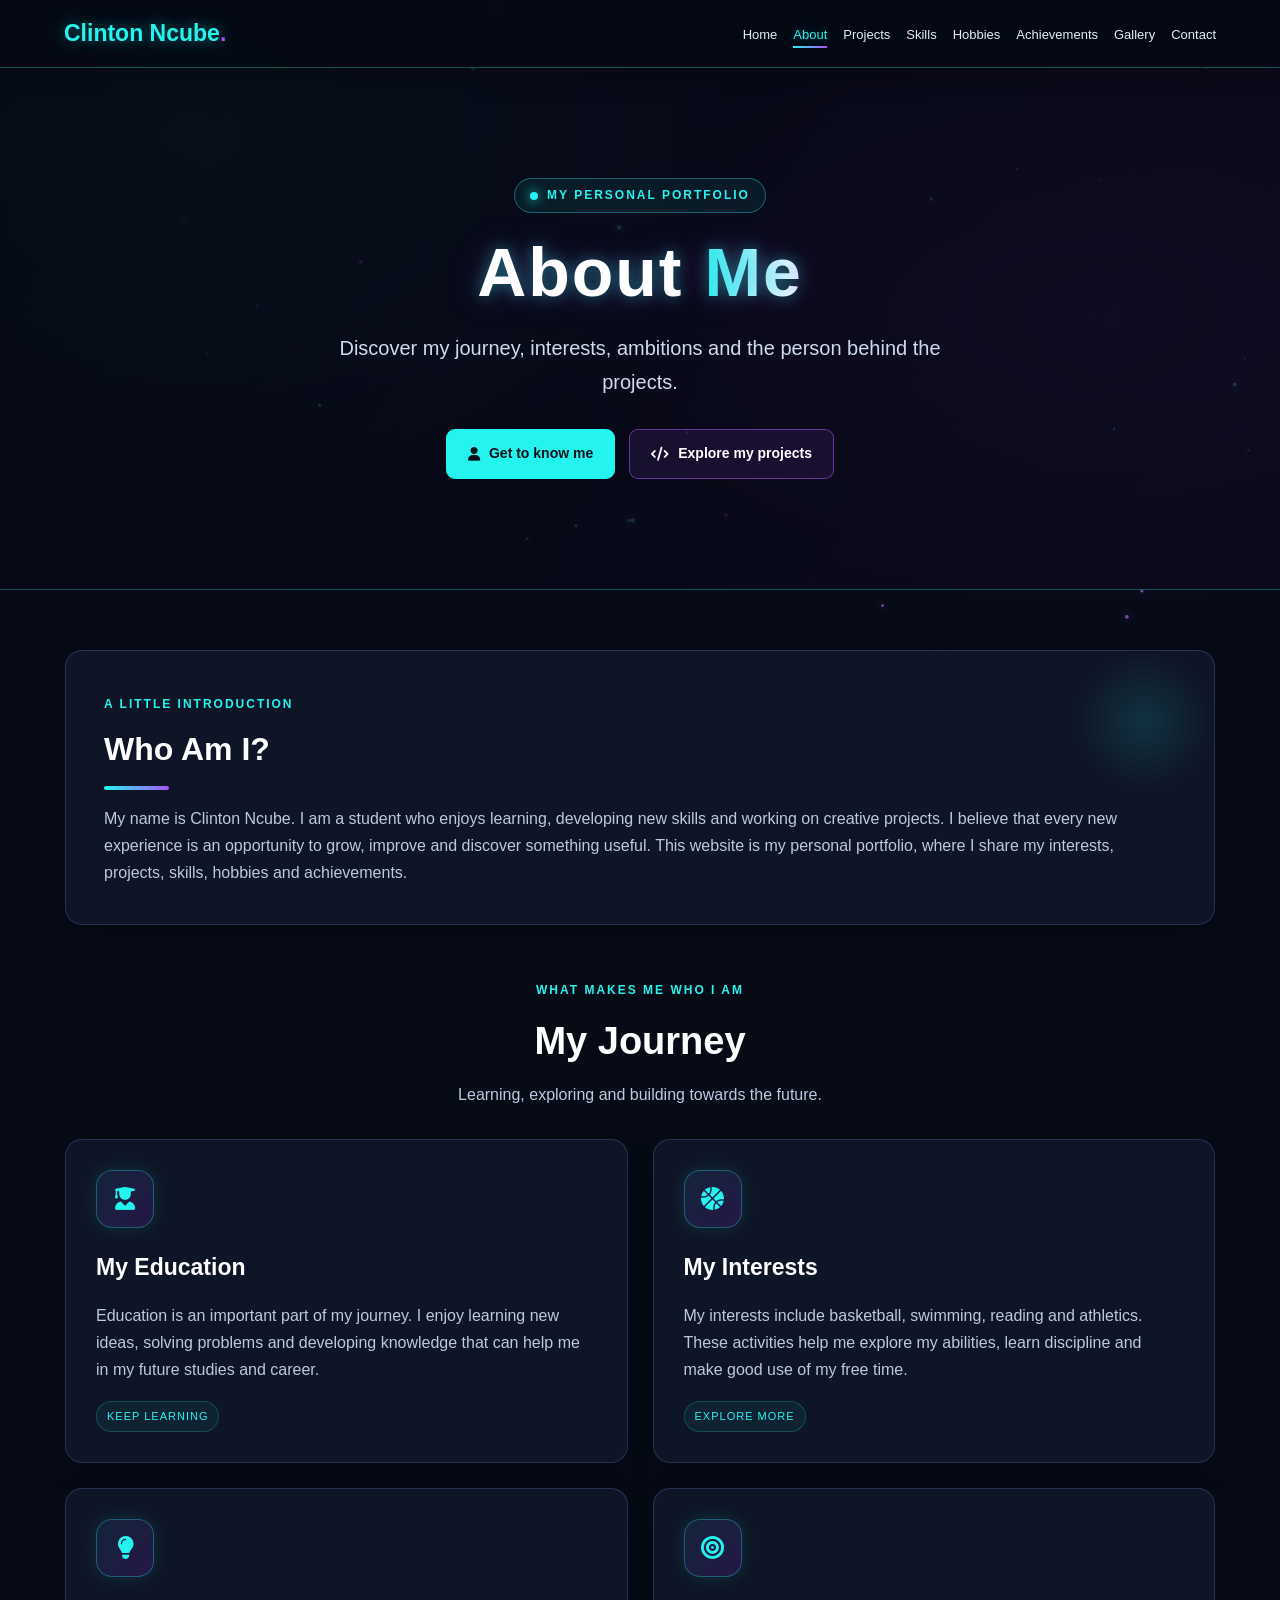
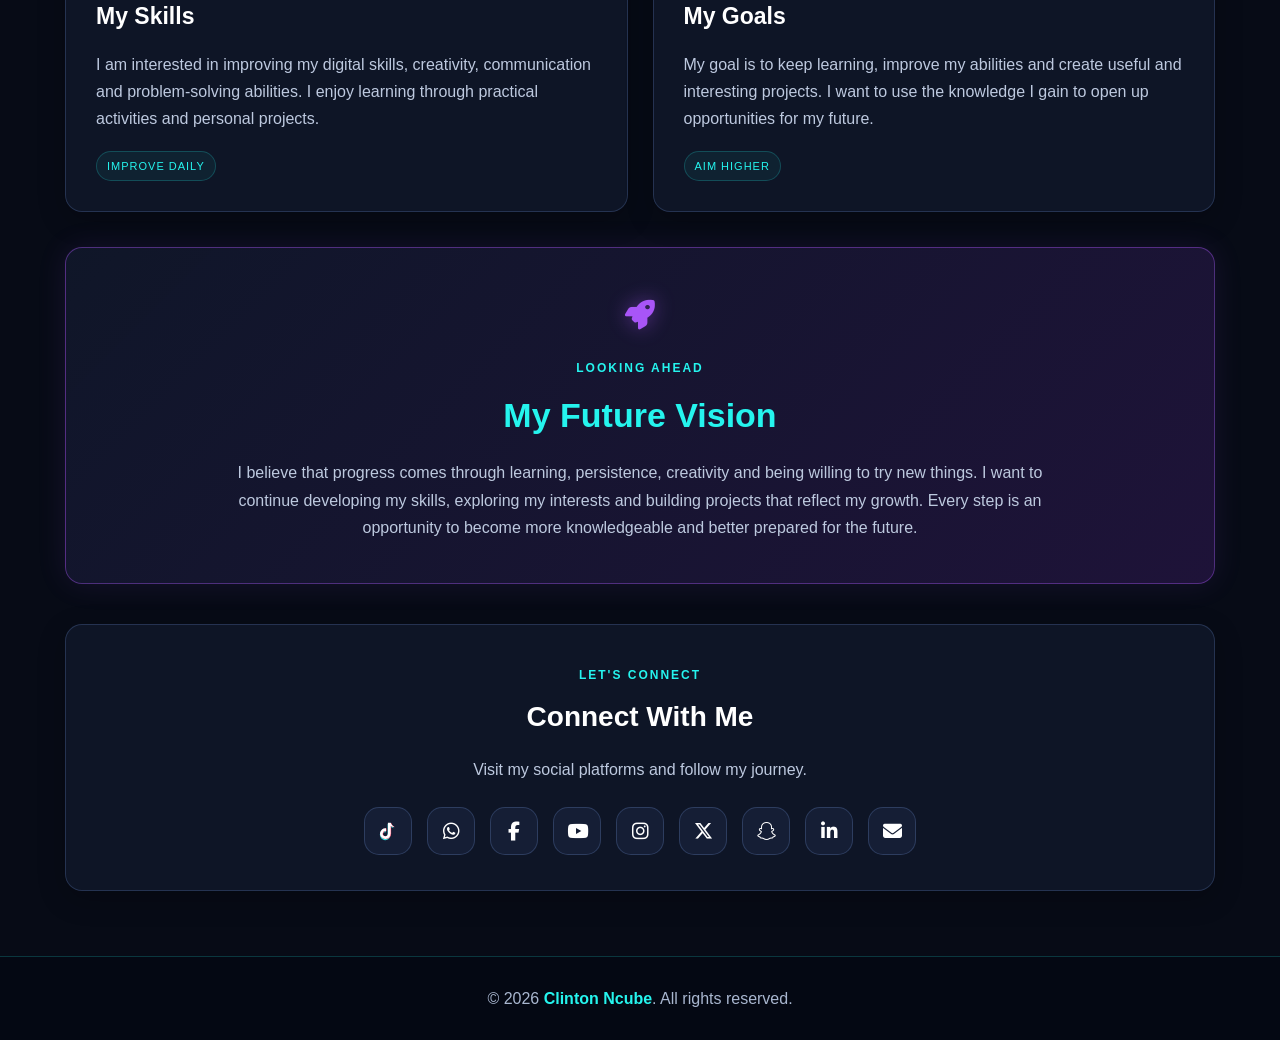
==== commit dd909e37: "Update about.html" ====
--- a/about.html
+++ b/about.html
@@ -1,11 +1,12 @@
-```html
+
 <!DOCTYPE html>
 <html lang="en">
 <head>
   <meta charset="UTF-8">
   <meta name="viewport" content="width=device-width, initial-scale=1.0">
+  <meta name="theme-color" content="#070b16">
   <title>About Me | Clinton Ncube</title>
-  <meta name="description" content="Learn about Clinton Ncube, his interests, skills, projects and goals.">
+  <meta name="description" content="Discover Clinton Ncube's interests, skills, goals and creative projects.">
 
   <link rel="icon" type="image/png" href="images/favicon.png">
   <link rel="apple-touch-icon" href="images/favicon.png">
@@ -14,86 +15,159 @@
   <link rel="stylesheet" href="css/animations.css">
 
   <style>
-    * { box-sizing: border-box; margin: 0; padding: 0; }
+    :root {
+      --bg: #070b16;
+      --panel: rgba(16, 23, 42, .88);
+      --cyan: #25f4ee;
+      --purple: #a855f7;
+      --text: #edf4ff;
+      --muted: #bdc9df;
+      --border: rgba(115, 151, 220, .23);
+    }
+
+    * {
+      box-sizing: border-box;
+      margin: 0;
+      padding: 0;
+    }
 
     html {
       scroll-behavior: smooth;
-      scroll-padding-top: 85px;
+      scroll-padding-top: 90px;
     }
 
     body {
       font-family: Arial, Helvetica, sans-serif;
-      background: #070b16;
+      background: var(--bg);
       background-image:
         radial-gradient(ellipse at 15% 15%, rgba(37,244,238,.12), transparent 35%),
         radial-gradient(ellipse at 85% 35%, rgba(168,85,247,.13), transparent 35%);
       background-attachment: fixed;
-      color: #edf4ff;
+      color: var(--text);
       line-height: 1.7;
-      animation: pageEntrance .8s ease-out both;
-    }
-
+      overflow-x: hidden;
+    }
+
+    a { -webkit-tap-highlight-color: transparent; }
+
+    /* Animated background */
+    #particles {
+      position: fixed;
+      inset: 0;
+      width: 100%;
+      height: 100%;
+      z-index: -1;
+      pointer-events: none;
+    }
+
+    /* Navigation */
     nav {
       position: sticky;
       top: 0;
       z-index: 1000;
-      background: rgba(5,9,20,.96);
+      background: rgba(5,9,20,.94);
       border-bottom: 1px solid rgba(37,244,238,.3);
       box-shadow: 0 5px 25px rgba(0,0,0,.3);
-      backdrop-filter: blur(14px);
-      padding: 15px 5%;
+      backdrop-filter: blur(16px);
+      padding: 14px 5%;
       display: flex;
       justify-content: space-between;
       align-items: center;
+      gap: 20px;
     }
 
     .logo {
-      color: #25f4ee;
+      color: var(--cyan);
       font-size: 23px;
-      font-weight: bold;
+      font-weight: 800;
       text-decoration: none;
+      white-space: nowrap;
       text-shadow: 0 0 15px rgba(37,244,238,.45);
+      transition: text-shadow .3s;
+    }
+
+    .logo:hover {
+      text-shadow: 0 0 25px var(--cyan);
     }
 
     .nav-links {
       display: flex;
-      gap: 17px;
+      align-items: center;
+      gap: 16px;
       list-style: none;
     }
 
     .nav-links a {
+      position: relative;
       color: #e4ebfa;
       text-decoration: none;
-      font-size: 14px;
+      font-size: 13px;
       transition: color .3s, text-shadow .3s;
+    }
+
+    .nav-links a::after {
+      content: "";
+      position: absolute;
+      left: 0;
+      bottom: -6px;
+      width: 0;
+      height: 2px;
+      background: linear-gradient(90deg, var(--cyan), var(--purple));
+      transition: width .3s ease;
     }
 
     .nav-links a:hover,
     .nav-links a.active {
-      color: #25f4ee;
-      text-shadow: 0 0 12px rgba(37,244,238,.5);
+      color: var(--cyan);
+      text-shadow: 0 0 12px rgba(37,244,238,.4);
+    }
+
+    .nav-links a:hover::after,
+    .nav-links a.active::after {
+      width: 100%;
     }
 
     .menu-btn {
       display: none;
-      color: #25f4ee;
+      color: var(--cyan);
       background: transparent;
-      border: none;
-      font-size: 25px;
+      border: 1px solid rgba(37,244,238,.3);
+      border-radius: 10px;
+      padding: 7px 11px;
+      font-size: 23px;
       cursor: pointer;
     }
 
+    /* Hero */
     .hero {
-      min-height: 55vh;
+      position: relative;
+      min-height: 58vh;
       display: flex;
       justify-content: center;
       align-items: center;
       text-align: center;
-      padding: 60px 20px;
+      padding: 75px 20px;
       background:
-        linear-gradient(rgba(5,9,20,.65), rgba(5,9,20,.88)),
+        linear-gradient(115deg, rgba(5,9,20,.83), rgba(13,9,29,.72)),
         url('images/court%20of%20gold.jfif') center/cover no-repeat;
       border-bottom: 1px solid rgba(37,244,238,.3);
+      overflow: hidden;
+      isolation: isolate;
+    }
+
+    .hero::before {
+      content: "";
+      position: absolute;
+      inset: 0;
+      z-index: -1;
+      background: linear-gradient(
+        110deg,
+        transparent 25%,
+        rgba(37,244,238,.09) 50%,
+        transparent 75%
+      );
+      transform: translateX(-100%);
+      animation: lightSweep 7s ease-in-out infinite;
     }
 
     .hero-content {
@@ -101,67 +175,196 @@
       animation: heroEntrance 1s ease-out both;
     }
 
+    .eyebrow {
+      display: inline-flex;
+      align-items: center;
+      gap: 9px;
+      color: var(--cyan);
+      border: 1px solid rgba(37,244,238,.35);
+      border-radius: 50px;
+      padding: 6px 15px;
+      margin-bottom: 20px;
+      background: rgba(37,244,238,.07);
+      font-size: 12px;
+      font-weight: bold;
+      letter-spacing: 2px;
+      text-transform: uppercase;
+    }
+
+    .status-dot {
+      width: 8px;
+      height: 8px;
+      border-radius: 50%;
+      background: var(--cyan);
+      box-shadow: 0 0 12px var(--cyan);
+      animation: pulse 1.8s infinite;
+    }
+
     .hero-content h1 {
-      font-size: clamp(35px, 6vw, 55px);
-      letter-spacing: 3px;
-      margin-bottom: 15px;
+      font-size: clamp(38px, 6vw, 68px);
+      line-height: 1.15;
+      letter-spacing: 2px;
+      margin-bottom: 20px;
       color: #fff;
       text-shadow: 0 0 15px rgba(37,244,238,.4),
                    0 0 35px rgba(168,85,247,.3);
     }
 
+    .gradient-text {
+      background: linear-gradient(90deg, var(--cyan), #fff, var(--purple), var(--cyan));
+      background-size: 250% auto;
+      color: transparent;
+      -webkit-background-clip: text;
+      background-clip: text;
+      animation: gradientFlow 6s linear infinite;
+    }
+
     .hero-content p {
       color: #d0daee;
-      font-size: 19px;
-    }
-
+      font-size: clamp(16px, 2vw, 20px);
+      max-width: 680px;
+      margin: auto;
+    }
+
+    .hero-buttons {
+      display: flex;
+      justify-content: center;
+      flex-wrap: wrap;
+      gap: 14px;
+      margin-top: 30px;
+    }
+
+    .btn {
+      display: inline-flex;
+      align-items: center;
+      justify-content: center;
+      gap: 9px;
+      padding: 12px 21px;
+      border-radius: 9px;
+      text-decoration: none;
+      font-weight: bold;
+      font-size: 14px;
+      transition: transform .25s, box-shadow .25s, background .25s;
+    }
+
+    .btn-primary {
+      background: var(--cyan);
+      color: #07111a;
+      border: 1px solid var(--cyan);
+    }
+
+    .btn-secondary {
+      background: rgba(168,85,247,.1);
+      color: white;
+      border: 1px solid rgba(168,85,247,.55);
+    }
+
+    .btn:hover {
+      transform: translateY(-4px);
+      box-shadow: 0 0 22px rgba(37,244,238,.22);
+    }
+
+    .btn-secondary:hover {
+      border-color: var(--purple);
+      box-shadow: 0 0 22px rgba(168,85,247,.25);
+    }
+
+    /* Main content */
     .container {
       width: 90%;
       max-width: 1150px;
-      margin: 55px auto;
-    }
-
-    .intro, .card, .social-section {
-      background: rgba(16,23,42,.9);
-      color: #edf4ff;
-      border: 1px solid rgba(115,151,220,.23);
-      border-radius: 15px;
+      margin: 60px auto;
+    }
+
+    .section-label {
+      display: inline-block;
+      color: var(--cyan);
+      font-size: 12px;
+      font-weight: bold;
+      letter-spacing: 2px;
+      text-transform: uppercase;
+      margin-bottom: 8px;
+    }
+
+    .intro,
+    .card,
+    .social-section {
+      background: var(--panel);
+      color: var(--text);
+      border: 1px solid var(--border);
+      border-radius: 17px;
       box-shadow: 0 8px 28px rgba(0,0,0,.22);
       backdrop-filter: blur(12px);
-      transition: transform .3s, border-color .3s, box-shadow .3s;
+      transition: transform .35s, border-color .35s, box-shadow .35s;
     }
 
     .intro {
-      padding: 35px;
-      margin-bottom: 30px;
-    }
-
-    .intro:hover, .card:hover, .social-section:hover {
-      transform: translateY(-5px);
+      padding: 38px;
+      margin-bottom: 32px;
+      position: relative;
+      overflow: hidden;
+    }
+
+    .intro::after {
+      content: "";
+      position: absolute;
+      top: 0;
+      right: 0;
+      width: 140px;
+      height: 140px;
+      background: radial-gradient(circle, rgba(37,244,238,.13), transparent 70%);
+      pointer-events: none;
+    }
+
+    .intro:hover,
+    .card:hover,
+    .social-section:hover {
+      transform: translateY(-6px);
       border-color: rgba(37,244,238,.65);
-      box-shadow: 0 12px 32px rgba(0,0,0,.3),
-                  0 0 20px rgba(37,244,238,.1);
-    }
-
-    .intro h2, .card h2, .social-section h2 {
+      box-shadow: 0 14px 35px rgba(0,0,0,.3),
+                  0 0 22px rgba(37,244,238,.1);
+    }
+
+    .intro h2,
+    .card h2,
+    .social-section h2 {
       color: #fff;
       margin-bottom: 15px;
     }
 
-    .intro h2 { font-size: 30px; }
+    .intro h2 { font-size: clamp(26px, 4vw, 32px); }
 
     .intro h2::after {
       content: "";
       display: block;
-      width: 60px;
+      width: 65px;
       height: 4px;
-      margin-top: 8px;
+      margin-top: 9px;
       border-radius: 4px;
-      background: linear-gradient(90deg, #25f4ee, #a855f7);
-    }
-
-    .intro p, .card p, .highlight p {
-      color: #bdc9df;
+      background: linear-gradient(90deg, var(--cyan), var(--purple));
+    }
+
+    .intro p,
+    .card p,
+    .highlight p,
+    .social-section > p {
+      color: var(--muted);
+    }
+
+    /* Cards */
+    .section-heading {
+      text-align: center;
+      margin: 50px 0 30px;
+    }
+
+    .section-heading h2 {
+      font-size: clamp(28px, 4vw, 38px);
+      color: white;
+      margin-bottom: 8px;
+    }
+
+    .section-heading p {
+      color: var(--muted);
     }
 
     .section-grid {
@@ -170,39 +373,83 @@
       gap: 25px;
     }
 
-    .card { padding: 30px; }
+    .card {
+      padding: 30px;
+      position: relative;
+      overflow: hidden;
+      transform-style: preserve-3d;
+    }
+
+    .card::before {
+      content: "";
+      position: absolute;
+      left: 0;
+      top: 0;
+      height: 3px;
+      width: 100%;
+      background: linear-gradient(90deg, var(--cyan), var(--purple));
+      transform: scaleX(0);
+      transform-origin: left;
+      transition: transform .4s;
+    }
+
+    .card:hover::before {
+      transform: scaleX(1);
+    }
 
     .card-icon {
-      width: 55px;
-      height: 55px;
+      width: 58px;
+      height: 58px;
       background: linear-gradient(135deg, #13243a, #251747);
-      color: #25f4ee;
-      border: 1px solid rgba(37,244,238,.25);
-      border-radius: 50%;
+      color: var(--cyan);
+      border: 1px solid rgba(37,244,238,.3);
+      border-radius: 16px;
       display: flex;
       justify-content: center;
       align-items: center;
-      font-size: 22px;
-      margin-bottom: 18px;
+      font-size: 23px;
+      margin-bottom: 20px;
       box-shadow: 0 0 18px rgba(37,244,238,.12);
-      transition: transform .3s;
+      transition: transform .3s, box-shadow .3s;
     }
 
     .card:hover .card-icon {
       transform: scale(1.08) rotate(-5deg);
-    }
-
-    .card h2 { font-size: 24px; }
-
+      box-shadow: 0 0 25px rgba(37,244,238,.22);
+    }
+
+    .card h2 {
+      font-size: 23px;
+    }
+
+    .card p {
+      margin-bottom: 18px;
+    }
+
+    .card-tag {
+      display: inline-block;
+      color: var(--cyan);
+      font-size: 11px;
+      letter-spacing: 1px;
+      text-transform: uppercase;
+      padding: 5px 10px;
+      border: 1px solid rgba(37,244,238,.2);
+      border-radius: 20px;
+      background: rgba(37,244,238,.06);
+    }
+
+    /* Vision section */
     .highlight {
       margin-top: 35px;
-      padding: 40px;
-      background: linear-gradient(135deg, #10172a, #20143b);
-      border: 1px solid rgba(168,85,247,.35);
-      border-radius: 15px;
+      padding: 42px;
+      background: linear-gradient(135deg, rgba(16,23,42,.96), rgba(32,20,59,.94));
+      border: 1px solid rgba(168,85,247,.4);
+      border-radius: 17px;
       text-align: center;
       box-shadow: 0 0 30px rgba(168,85,247,.1);
       transition: transform .3s, box-shadow .3s;
+      position: relative;
+      overflow: hidden;
     }
 
     .highlight:hover {
@@ -211,31 +458,46 @@
     }
 
     .highlight h2 {
-      color: #25f4ee;
+      color: var(--cyan);
+      font-size: clamp(26px, 4vw, 34px);
+      margin-bottom: 15px;
+    }
+
+    .highlight p {
+      max-width: 850px;
+      margin: auto;
+    }
+
+    .vision-icon {
       font-size: 30px;
-      margin-bottom: 15px;
-    }
-
-    .highlight p { max-width: 850px; margin: auto; }
-
+      color: var(--purple);
+      margin-bottom: 12px;
+      filter: drop-shadow(0 0 10px rgba(168,85,247,.45));
+    }
+
+    /* Connect */
     .social-section {
       text-align: center;
       margin-top: 40px;
-      padding: 30px;
+      padding: 35px;
+    }
+
+    .social-section h2 {
+      font-size: 28px;
     }
 
     .social-icons {
       display: flex;
       justify-content: center;
       flex-wrap: wrap;
-      gap: 16px;
-      margin-top: 20px;
+      gap: 15px;
+      margin-top: 24px;
     }
 
     .social-icons a {
-      width: 45px;
-      height: 45px;
-      border-radius: 50%;
+      width: 48px;
+      height: 48px;
+      border-radius: 15px;
       background: #151e35;
       color: #fff;
       border: 1px solid rgba(115,151,220,.25);
@@ -243,15 +505,18 @@
       justify-content: center;
       align-items: center;
       text-decoration: none;
-      transition: .3s;
-    }
-
-    .social-icons a:hover {
-      background: #25f4ee;
+      font-size: 19px;
+      transition: transform .3s, color .3s, background .3s, box-shadow .3s;
+    }
+
+    .social-icons a:hover,
+    .social-icons a:focus-visible {
+      background: var(--cyan);
       color: #070b16;
-      border-color: #25f4ee;
-      transform: translateY(-5px) scale(1.08);
+      border-color: var(--cyan);
+      transform: translateY(-6px) rotate(-3deg);
       box-shadow: 0 0 22px rgba(37,244,238,.35);
+      outline: none;
     }
 
     .tiktok-svg {
@@ -260,33 +525,81 @@
       display: block;
     }
 
+    /* Footer */
     footer {
-      margin-top: 60px;
-      padding: 25px 15px;
+      margin-top: 65px;
+      padding: 28px 15px;
       text-align: center;
-      background: #050914;
+      background: rgba(5,9,20,.95);
       border-top: 1px solid rgba(37,244,238,.2);
       color: #a9b7d0;
     }
 
-    footer strong { color: #25f4ee; }
+    footer strong { color: var(--cyan); }
+
+    .back-top {
+      position: fixed;
+      bottom: 22px;
+      right: 22px;
+      width: 44px;
+      height: 44px;
+      display: grid;
+      place-items: center;
+      background: var(--cyan);
+      color: #07111a;
+      border-radius: 13px;
+      text-decoration: none;
+      box-shadow: 0 0 20px rgba(37,244,238,.22);
+      opacity: 0;
+      visibility: hidden;
+      transform: translateY(10px);
+      transition: .3s;
+      z-index: 900;
+    }
+
+    .back-top.visible {
+      opacity: 1;
+      visibility: visible;
+      transform: translateY(0);
+    }
+
+    /* Scroll reveal */
+    .reveal {
+      opacity: 0;
+      transform: translateY(25px);
+      transition: opacity .7s ease, transform .7s ease;
+    }
+
+    .reveal.in-view {
+      opacity: 1;
+      transform: translateY(0);
+    }
 
     @keyframes heroEntrance {
       from { opacity: 0; transform: translateY(25px); }
       to { opacity: 1; transform: translateY(0); }
     }
 
-    @keyframes pageEntrance {
-      from { opacity: 0; }
-      to { opacity: 1; }
+    @keyframes pulse {
+      0%, 100% { opacity: 1; box-shadow: 0 0 12px var(--cyan); }
+      50% { opacity: .5; box-shadow: 0 0 3px var(--cyan); }
+    }
+
+    @keyframes gradientFlow {
+      to { background-position: 250% center; }
+    }
+
+    @keyframes lightSweep {
+      0%, 20% { transform: translateX(-100%); }
+      65%, 100% { transform: translateX(100%); }
+    }
+
+    @media (max-width: 1100px) {
+      .nav-links { gap: 11px; }
+      .nav-links a { font-size: 12px; }
     }
 
     @media (max-width: 900px) {
-      .nav-links { gap: 10px; }
-      .nav-links a { font-size: 13px; }
-    }
-
-    @media (max-width: 760px) {
       .menu-btn { display: block; }
 
       .nav-links {
@@ -296,8 +609,9 @@
         left: 0;
         width: 100%;
         flex-direction: column;
+        align-items: stretch;
         gap: 0;
-        padding: 8px 5%;
+        padding: 8px 5% 15px;
         background: rgba(5,9,20,.98);
         border-bottom: 1px solid rgba(37,244,238,.3);
       }
@@ -309,22 +623,19 @@
         border-bottom: 1px solid rgba(115,151,220,.12);
       }
 
+      .nav-links a { font-size: 15px; }
+    }
+
+    @media (max-width: 650px) {
+      .hero { min-height: 48vh; padding: 60px 18px; }
+      .hero-content h1 { letter-spacing: 1px; }
       .section-grid { grid-template-columns: 1fr; }
-
-      .hero { min-height: 42vh; }
-
-      .hero-content h1 {
-        font-size: 36px;
-        letter-spacing: 1px;
-      }
-
-      .hero-content p { font-size: 17px; }
-
-      .intro, .card, .highlight, .social-section {
-        padding: 25px;
-      }
-
-      .container { margin: 35px auto; }
+      .container { width: 92%; margin: 38px auto; }
+      .intro, .card, .highlight, .social-section { padding: 25px; }
+      .section-heading { margin-top: 38px; }
+      .hero-buttons { gap: 10px; }
+      .btn { padding: 11px 15px; }
+      .back-top { right: 14px; bottom: 14px; }
     }
 
     @media (prefers-reduced-motion: reduce) {
@@ -334,17 +645,24 @@
         animation-iteration-count: 1 !important;
         transition-duration: .01ms !important;
       }
+
+      .reveal {
+        opacity: 1;
+        transform: none;
+      }
     }
   </style>
 </head>
 
-<body>
-  <nav>
-    <a href="index.html" class="logo">Clinton Ncube</a>
-
-    <button class="menu-btn" id="menuButton"
-            type="button" aria-label="Toggle navigation"
-            aria-expanded="false" aria-controls="navLinks">
+<body id="top">
+  <canvas id="particles" aria-hidden="true"></canvas>
+
+  <nav aria-label="Main navigation">
+    <a href="index.html" class="logo">Clinton Ncube<span style="color:#a855f7">.</span></a>
+
+    <button class="menu-btn" id="menuButton" type="button"
+            aria-label="Open navigation menu" aria-expanded="false"
+            aria-controls="navLinks">
       <i class="fas fa-bars" aria-hidden="true"></i>
     </button>
 
@@ -362,13 +680,24 @@
 
   <header class="hero">
     <div class="hero-content">
-      <h1>About Me</h1>
+      <div class="eyebrow"><span class="status-dot"></span> My personal portfolio</div>
+      <h1>About <span class="gradient-text">Me</span></h1>
       <p>Discover my journey, interests, ambitions and the person behind the projects.</p>
+
+      <div class="hero-buttons">
+        <a class="btn btn-primary" href="#who-i-am">
+          <i class="fas fa-user" aria-hidden="true"></i> Get to know me
+        </a>
+        <a class="btn btn-secondary" href="projects.html">
+          <i class="fas fa-code" aria-hidden="true"></i> Explore my projects
+        </a>
+      </div>
     </div>
   </header>
 
   <main class="container">
-    <section class="intro">
+    <section class="intro reveal" id="who-i-am">
+      <span class="section-label">A little introduction</span>
       <h2>Who Am I?</h2>
       <p>
         My name is Clinton Ncube. I am a student who enjoys learning,
@@ -379,49 +708,61 @@
       </p>
     </section>
 
+    <div class="section-heading reveal">
+      <span class="section-label">What makes me who I am</span>
+      <h2>My Journey</h2>
+      <p>Learning, exploring and building towards the future.</p>
+    </div>
+
     <div class="section-grid">
-      <article class="card">
-        <div class="card-icon"><i class="fas fa-user-graduate"></i></div>
+      <article class="card reveal">
+        <div class="card-icon"><i class="fas fa-user-graduate" aria-hidden="true"></i></div>
         <h2>My Education</h2>
         <p>
           Education is an important part of my journey. I enjoy learning new
           ideas, solving problems and developing knowledge that can help me
           in my future studies and career.
         </p>
+        <span class="card-tag">Keep learning</span>
       </article>
 
-      <article class="card">
-        <div class="card-icon"><i class="fas fa-basketball"></i></div>
+      <article class="card reveal">
+        <div class="card-icon"><i class="fas fa-basketball" aria-hidden="true"></i></div>
         <h2>My Interests</h2>
         <p>
           My interests include basketball, swimming, reading and athletics.
           These activities help me explore my abilities, learn discipline
           and make good use of my free time.
         </p>
+        <span class="card-tag">Explore more</span>
       </article>
 
-      <article class="card">
-        <div class="card-icon"><i class="fas fa-lightbulb"></i></div>
+      <article class="card reveal">
+        <div class="card-icon"><i class="fas fa-lightbulb" aria-hidden="true"></i></div>
         <h2>My Skills</h2>
         <p>
           I am interested in improving my digital skills, creativity,
           communication and problem-solving abilities. I enjoy learning
           through practical activities and personal projects.
         </p>
+        <span class="card-tag">Improve daily</span>
       </article>
 
-      <article class="card">
-        <div class="card-icon"><i class="fas fa-bullseye"></i></div>
+      <article class="card reveal">
+        <div class="card-icon"><i class="fas fa-bullseye" aria-hidden="true"></i></div>
         <h2>My Goals</h2>
         <p>
           My goal is to keep learning, improve my abilities and create useful
           and interesting projects. I want to use the knowledge I gain to
           open up opportunities for my future.
         </p>
+        <span class="card-tag">Aim higher</span>
       </article>
     </div>
 
-    <section class="highlight">
+    <section class="highlight reveal">
+      <div class="vision-icon"><i class="fas fa-rocket" aria-hidden="true"></i></div>
+      <span class="section-label">Looking ahead</span>
       <h2>My Future Vision</h2>
       <p>
         I believe that progress comes through learning, persistence,
@@ -432,7 +773,8 @@
       </p>
     </section>
 
-    <section class="social-section">
+    <section class="social-section reveal">
+      <span class="section-label">Let's connect</span>
       <h2>Connect With Me</h2>
       <p>Visit my social platforms and follow my journey.</p>
 
@@ -441,54 +783,35 @@
            target="_blank" rel="noopener noreferrer" aria-label="TikTok">
           <svg class="tiktok-svg" viewBox="0 0 24 24"
                xmlns="http://www.w3.org/2000/svg" aria-hidden="true">
-            <path fill="#25F4EE"
-              d="M19.6 7.2a7.1 7.1 0 0 1-4.3-1.5v9.1a6.1 6.1 0 1 1-5.3-6.05v3.2a2.95 2.95 0 1 0 2.1 2.85V2.5h3.2a7.05 7.05 0 0 0 4.3 4.7z"
-              transform="translate(-1 1)"/>
-            <path fill="#FE2C55"
-              d="M18.3 6.1a7.1 7.1 0 0 1-4.3-1.5v9.1a6.1 6.1 0 1 1-5.3-6.05v3.2a2.95 2.95 0 1 0 2.1 2.85V1.4H14a7.05 7.05 0 0 0 4.3 4.7z"
-              transform="translate(1 1)"/>
-            <path fill="#FFFFFF"
-              d="M18.8 6.8a7.1 7.1 0 0 1-4.3-1.5v9.1a6.1 6.1 0 1 1-5.3-6.05v3.2a2.95 2.95 0 1 0 2.1 2.85V2.1h3.2a7.05 7.05 0 0 0 4.3 4.7z"/>
+            <path fill="#25F4EE" d="M19.6 7.2a7.1 7.1 0 0 1-4.3-1.5v9.1a6.1 6.1 0 1 1-5.3-6.05v3.2a2.95 2.95 0 1 0 2.1 2.85V2.5h3.2a7.05 7.05 0 0 0 4.3 4.7z" transform="translate(-1 1)"/>
+            <path fill="#FE2C55" d="M18.3 6.1a7.1 7.1 0 0 1-4.3-1.5v9.1a6.1 6.1 0 1 1-5.3-6.05v3.2a2.95 2.95 0 1 0 2.1 2.85V1.4H14a7.05 7.05 0 0 0 4.3 4.7z" transform="translate(1 1)"/>
+            <path fill="#FFFFFF" d="M18.8 6.8a7.1 7.1 0 0 1-4.3-1.5v9.1a6.1 6.1 0 1 1-5.3-6.05v3.2a2.95 2.95 0 1 0 2.1 2.85V2.1h3.2a7.05 7.05 0 0 0 4.3 4.7z"/>
           </svg>
         </a>
 
-        <a href="https://wa.me/2637728040490"
-           target="_blank" rel="noopener noreferrer" aria-label="WhatsApp">
-          <i class="fab fa-whatsapp"></i>
-        </a>
-
-        <a href="https://www.facebook.com/profile.php?id=61586134052388"
-           target="_blank" rel="noopener noreferrer" aria-label="Facebook">
-          <i class="fab fa-facebook-f"></i>
-        </a>
-
-        <a href="https://www.youtube.com/@TCN-CLINTON"
-           target="_blank" rel="noopener noreferrer" aria-label="YouTube">
-          <i class="fab fa-youtube"></i>
-        </a>
-
-        <a href="https://www.instagram.com/vixeny19/"
-           target="_blank" rel="noopener noreferrer" aria-label="Instagram">
-          <i class="fab fa-instagram"></i>
-        </a>
-
-        <a href="https://x.com/VixenyNcu96414"
-           target="_blank" rel="noopener noreferrer" aria-label="X">
-          <i class="fab fa-x-twitter"></i>
-        </a>
-
-        <a href="https://www.snapchat.com/add/Vixeny25"
-           target="_blank" rel="noopener noreferrer" aria-label="Snapchat">
-          <i class="fab fa-snapchat"></i>
-        </a>
-
-        <a href="https://www.linkedin.com/in/thabangncube23/"
-           target="_blank" rel="noopener noreferrer" aria-label="LinkedIn">
-          <i class="fab fa-linkedin-in"></i>
-        </a>
-
+        <a href="https://wa.me/2637728040490" target="_blank" rel="noopener noreferrer" aria-label="WhatsApp">
+          <i class="fab fa-whatsapp" aria-hidden="true"></i>
+        </a>
+        <a href="https://www.facebook.com/profile.php?id=61586134052388" target="_blank" rel="noopener noreferrer" aria-label="Facebook">
+          <i class="fab fa-facebook-f" aria-hidden="true"></i>
+        </a>
+        <a href="https://www.youtube.com/@TCN-CLINTON" target="_blank" rel="noopener noreferrer" aria-label="YouTube">
+          <i class="fab fa-youtube" aria-hidden="true"></i>
+        </a>
+        <a href="https://www.instagram.com/vixeny19/" target="_blank" rel="noopener noreferrer" aria-label="Instagram">
+          <i class="fab fa-instagram" aria-hidden="true"></i>
+        </a>
+        <a href="https://x.com/VixenyNcu96414" target="_blank" rel="noopener noreferrer" aria-label="X">
+          <i class="fab fa-x-twitter" aria-hidden="true"></i>
+        </a>
+        <a href="https://www.snapchat.com/add/Vixeny25" target="_blank" rel="noopener noreferrer" aria-label="Snapchat">
+          <i class="fab fa-snapchat" aria-hidden="true"></i>
+        </a>
+        <a href="https://www.linkedin.com/in/thabangncube23/" target="_blank" rel="noopener noreferrer" aria-label="LinkedIn">
+          <i class="fab fa-linkedin-in" aria-hidden="true"></i>
+        </a>
         <a href="mailto:thabangncube78@gmail.com" aria-label="Email">
-          <i class="fas fa-envelope"></i>
+          <i class="fas fa-envelope" aria-hidden="true"></i>
         </a>
       </div>
     </section>
@@ -498,24 +821,145 @@
     <p>&copy; 2026 <strong>Clinton Ncube</strong>. All rights reserved.</p>
   </footer>
 
+  <a class="back-top" href="#top" id="backTop" aria-label="Back to top">
+    <i class="fas fa-arrow-up" aria-hidden="true"></i>
+  </a>
+
   <script>
-    const menuButton = document.getElementById("menuButton");
-    const navLinks = document.getElementById("navLinks");
-
-    menuButton.addEventListener("click", function () {
-      const isOpen = navLinks.classList.toggle("active");
-      menuButton.setAttribute("aria-expanded", String(isOpen));
-    });
-
-    navLinks.querySelectorAll("a").forEach(function (link) {
-      link.addEventListener("click", function () {
-        navLinks.classList.remove("active");
-        menuButton.setAttribute("aria-expanded", "false");
+    (() => {
+      const menuButton = document.getElementById("menuButton");
+      const navLinks = document.getElementById("navLinks");
+      const backTop = document.getElementById("backTop");
+      const reduceMotion = window.matchMedia("(prefers-reduced-motion: reduce)").matches;
+
+      // Responsive navigation menu
+      menuButton.addEventListener("click", () => {
+        const isOpen = navLinks.classList.toggle("active");
+        menuButton.setAttribute("aria-expanded", String(isOpen));
+        menuButton.setAttribute(
+          "aria-label",
+          isOpen ? "Close navigation menu" : "Open navigation menu"
+        );
+        menuButton.innerHTML = isOpen
+          ? '<i class="fas fa-times" aria-hidden="true"></i>'
+          : '<i class="fas fa-bars" aria-hidden="true"></i>';
       });
-    });
+
+      navLinks.querySelectorAll("a").forEach(link => {
+        link.addEventListener("click", () => {
+          navLinks.classList.remove("active");
+          menuButton.setAttribute("aria-expanded", "false");
+          menuButton.setAttribute("aria-label", "Open navigation menu");
+          menuButton.innerHTML = '<i class="fas fa-bars" aria-hidden="true"></i>';
+        });
+      });
+
+      // Reveal sections as they enter the screen
+      const revealItems = document.querySelectorAll(".reveal");
+
+      if ("IntersectionObserver" in window && !reduceMotion) {
+        const revealObserver = new IntersectionObserver((entries, observer) => {
+          entries.forEach(entry => {
+            if (entry.isIntersecting) {
+              entry.target.classList.add("in-view");
+              observer.unobserve(entry.target);
+            }
+          });
+        }, { threshold: 0.12 });
+
+        revealItems.forEach((item, index) => {
+          if (item.classList.contains("card")) {
+            item.style.transitionDelay = `${(index % 2) * 100}ms`;
+          }
+          revealObserver.observe(item);
+        });
+      } else {
+        revealItems.forEach(item => item.classList.add("in-view"));
+      }
+
+      // Back-to-top button
+      const updateBackTop = () => {
+        backTop.classList.toggle("visible", window.scrollY > 350);
+      };
+
+      window.addEventListener("scroll", updateBackTop, { passive: true });
+      updateBackTop();
+
+      // Animated neon particles
+      const canvas = document.getElementById("particles");
+      const ctx = canvas.getContext("2d");
+
+      if (ctx && !reduceMotion) {
+        let width = 0;
+        let height = 0;
+        let particles = [];
+        let animationFrame;
+        const particleCount = window.innerWidth < 600 ? 24 : 48;
+
+        const resizeCanvas = () => {
+          const dpr = Math.min(window.devicePixelRatio || 1, 2);
+          width = window.innerWidth;
+          height = window.innerHeight;
+          canvas.width = width * dpr;
+          canvas.height = height * dpr;
+          canvas.style.width = width + "px";
+          canvas.style.height = height + "px";
+          ctx.setTransform(dpr, 0, 0, dpr, 0, 0);
+
+          particles = Array.from({ length: particleCount }, () => ({
+            x: Math.random() * width,
+            y: Math.random() * height,
+            radius: Math.random() * 1.8 + 0.5,
+            speed: Math.random() * 0.35 + 0.12,
+            drift: (Math.random() - 0.5) * 0.25,
+            hue: Math.random() > 0.5 ? 180 : 270
+          }));
+        };
+
+        const drawParticles = () => {
+          ctx.clearRect(0, 0, width, height);
+
+          particles.forEach(p => {
+            p.y -= p.speed;
+            p.x += p.drift;
+
+            if (p.y < -5) {
+              p.y = height + 5;
+              p.x = Math.random() * width;
+            }
+
+            if (p.x < -5) p.x = width + 5;
+            if (p.x > width + 5) p.x = -5;
+
+            ctx.beginPath();
+            ctx.arc(p.x, p.y, p.radius, 0, Math.PI * 2);
+            ctx.fillStyle = `hsla(${p.hue}, 95%, 70%, 0.65)`;
+            ctx.shadowBlur = 10;
+            ctx.shadowColor = `hsl(${p.hue}, 95%, 65%)`;
+            ctx.fill();
+          });
+
+          ctx.shadowBlur = 0;
+          animationFrame = requestAnimationFrame(drawParticles);
+        };
+
+        resizeCanvas();
+        drawParticles();
+
+        window.addEventListener("resize", resizeCanvas);
+
+        document.addEventListener("visibilitychange", () => {
+          if (document.hidden) {
+            cancelAnimationFrame(animationFrame);
+          } else {
+            cancelAnimationFrame(animationFrame);
+            drawParticles();
+          }
+        });
+      }
+    })();
   </script>
 
   <script src="js/animations.js" defer></script>
 </body>
 </html>
-```
